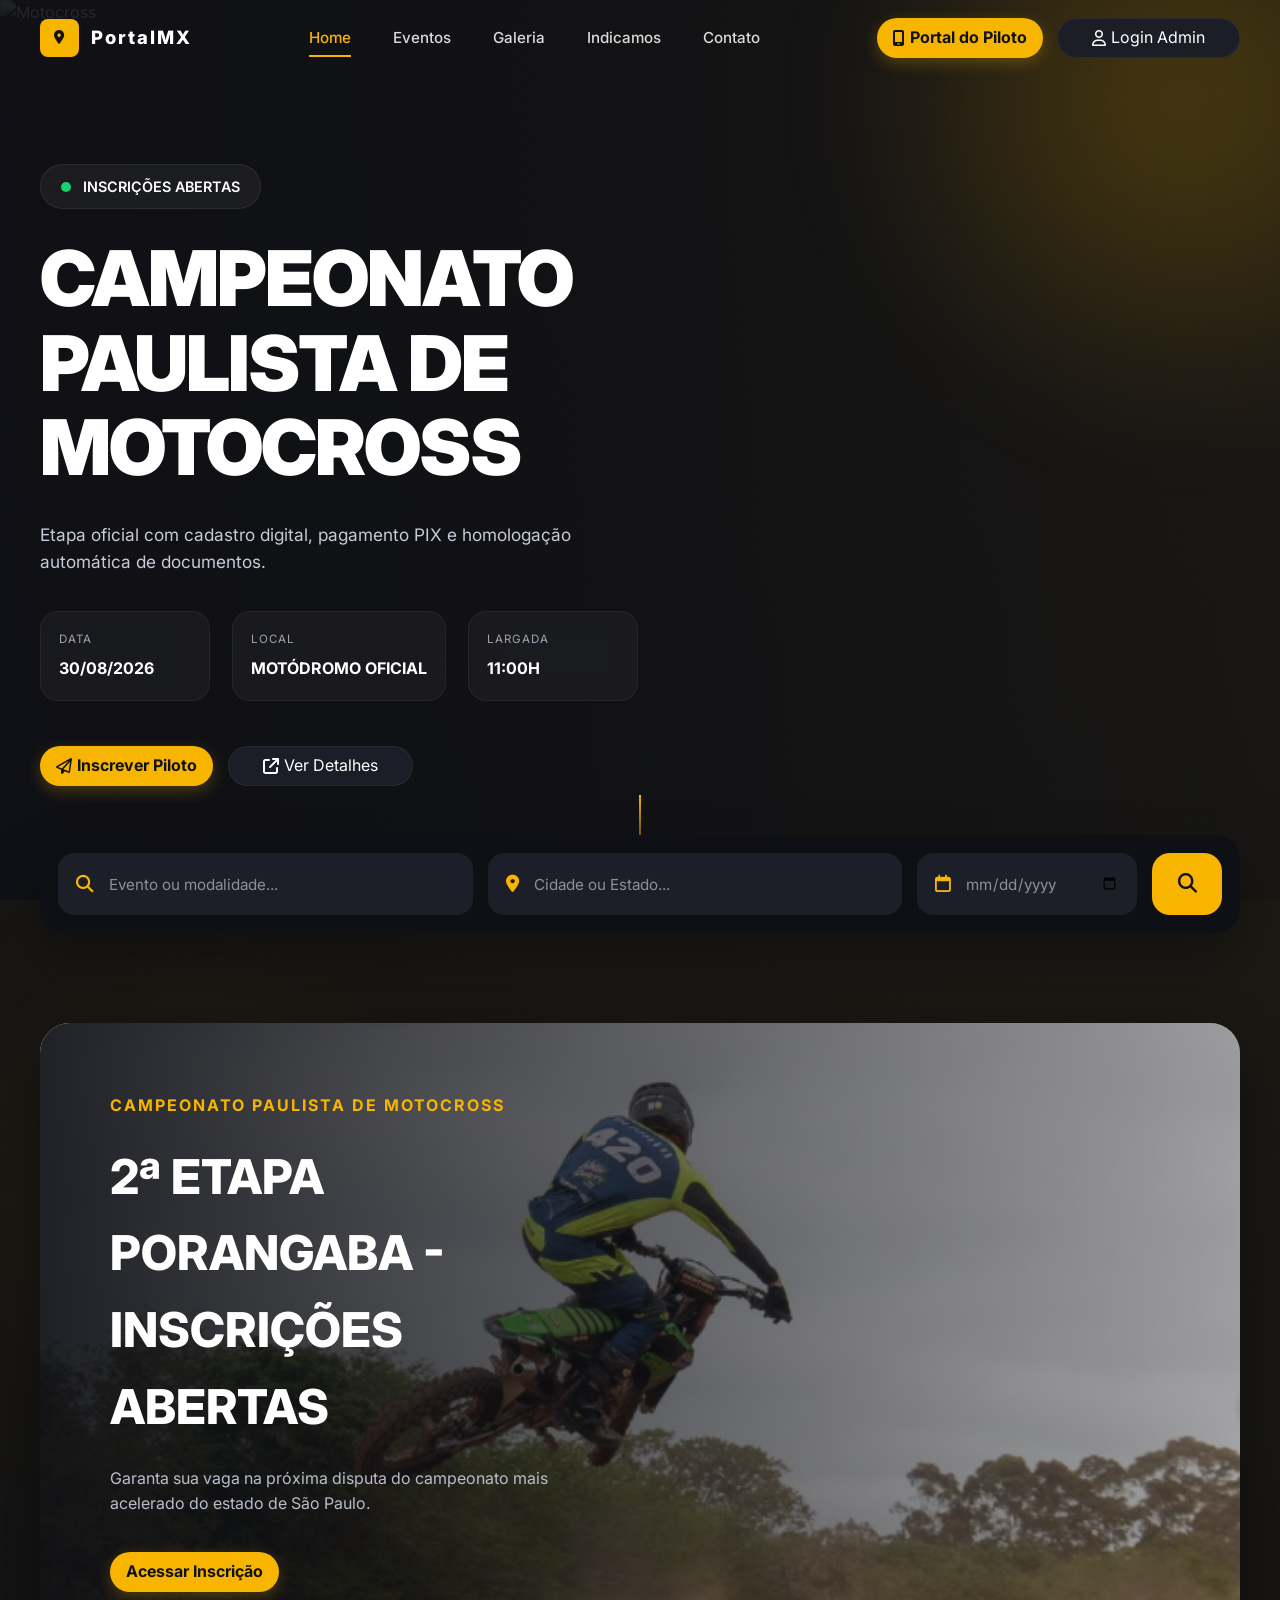
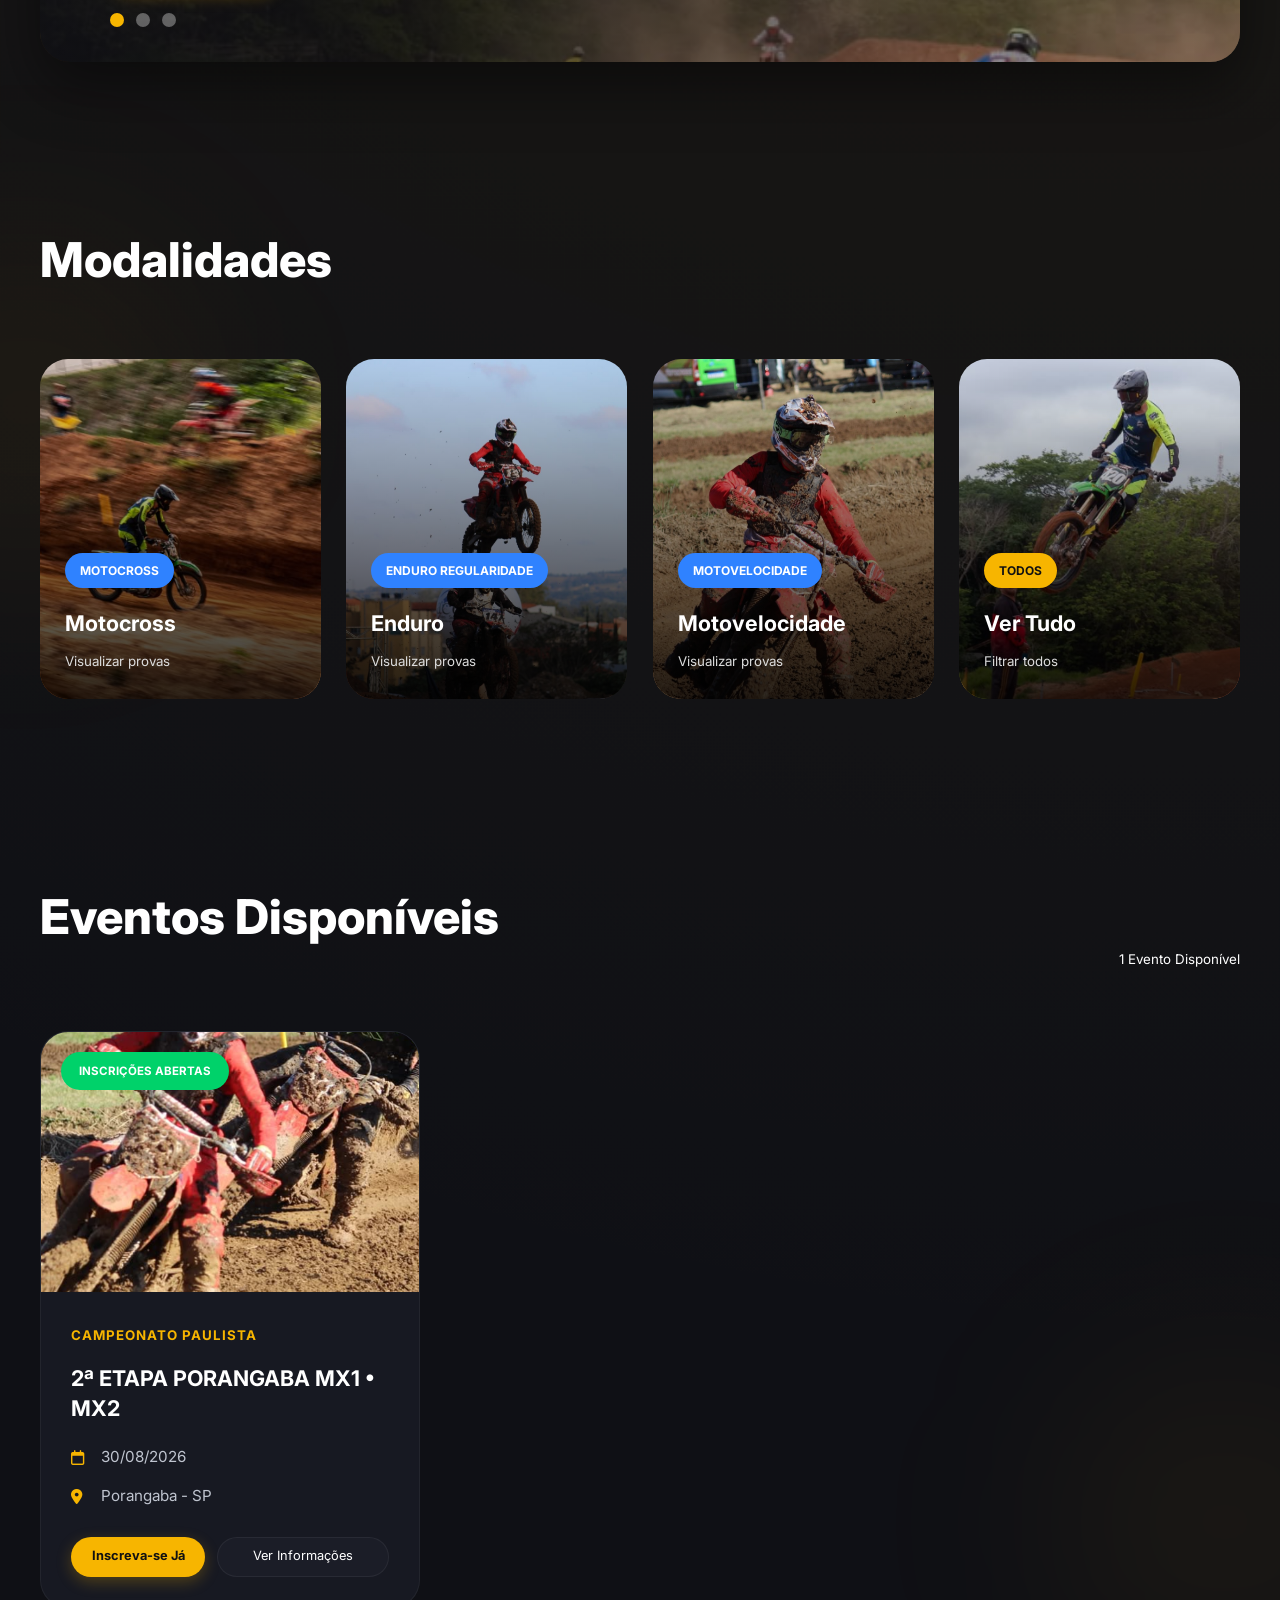
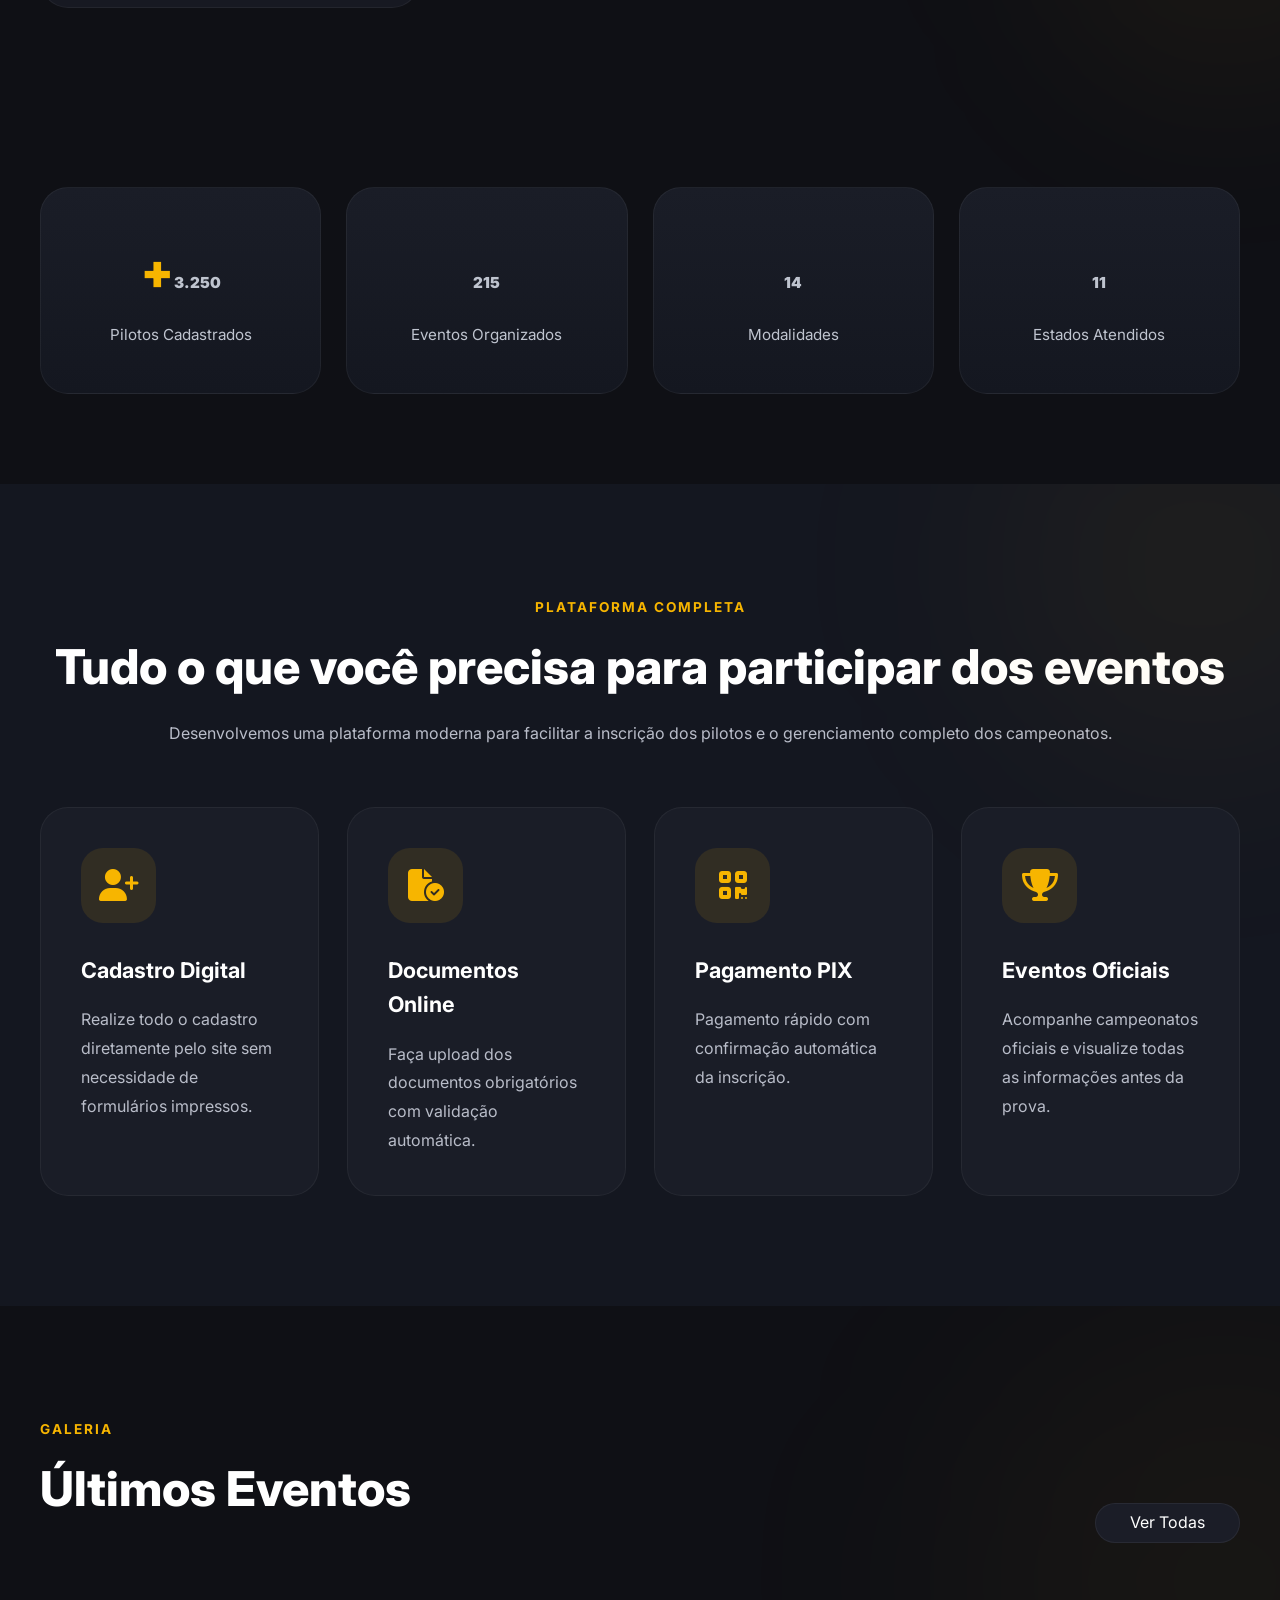
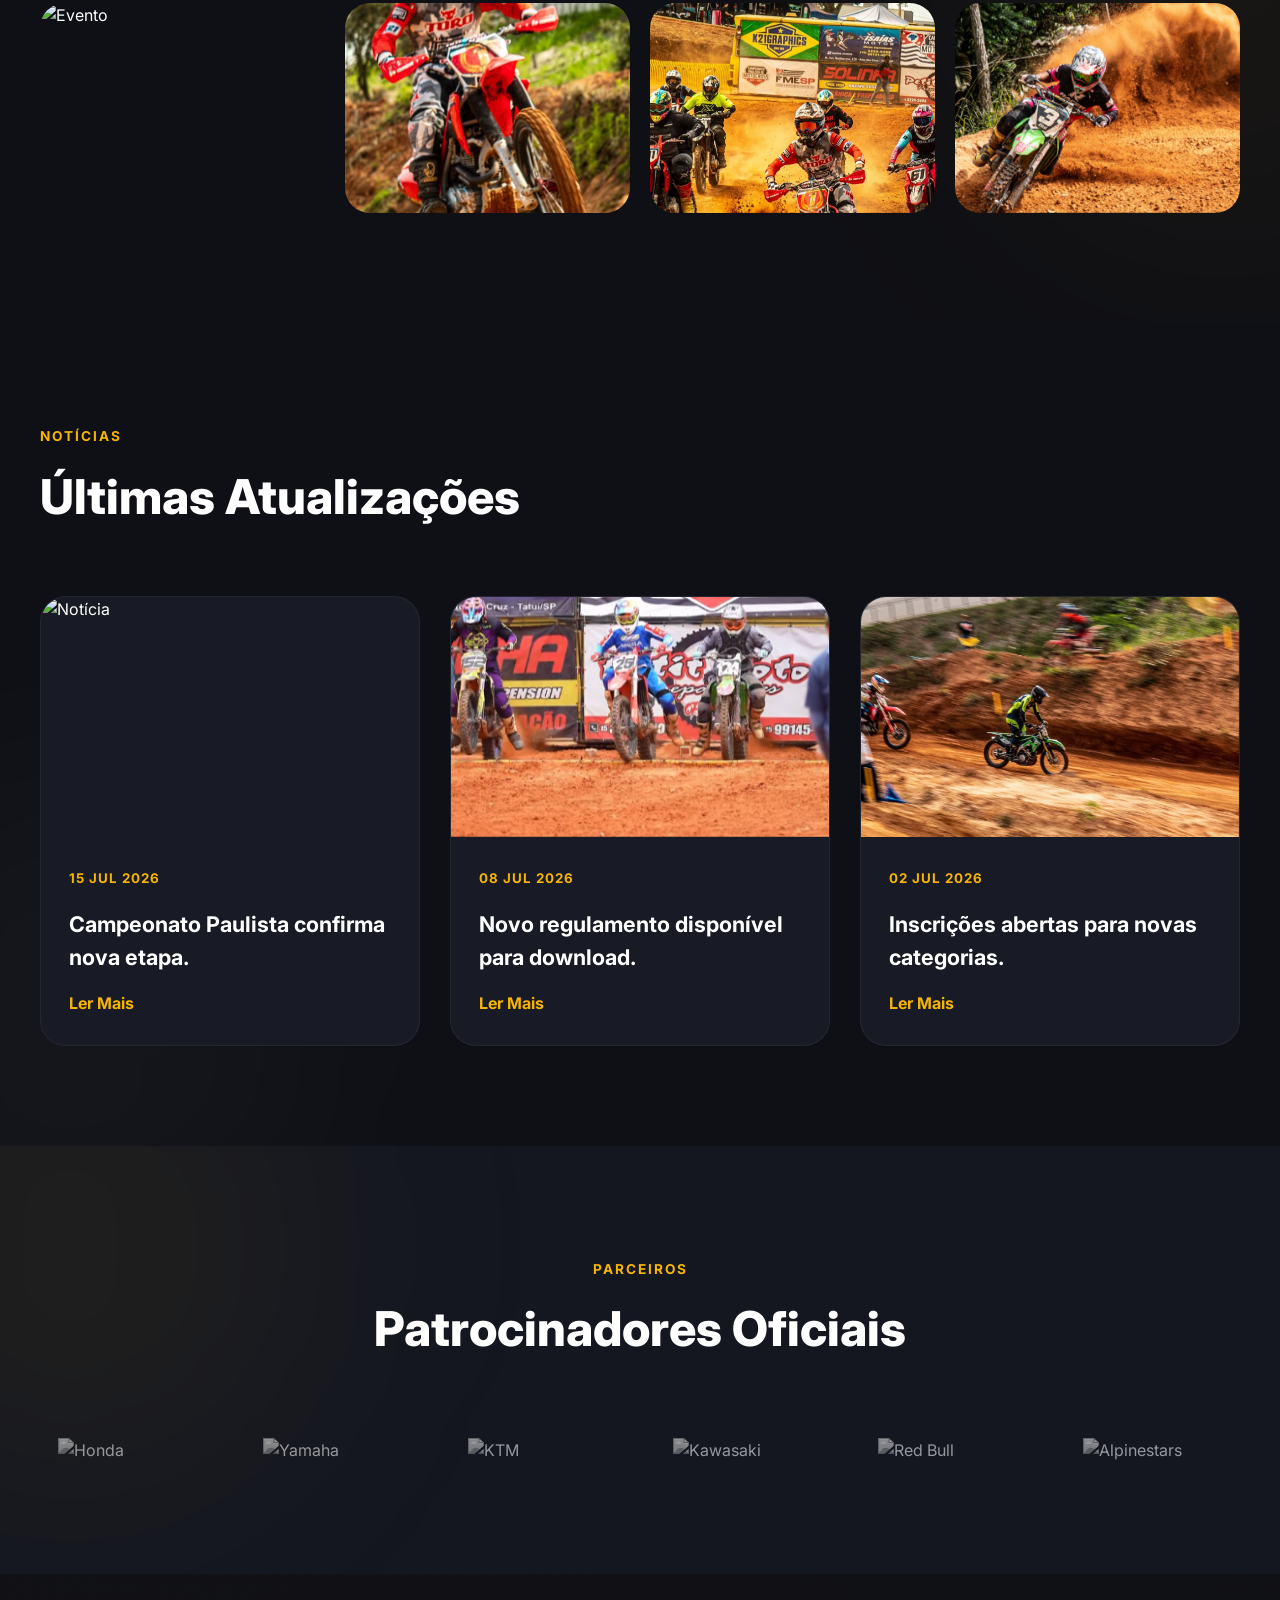
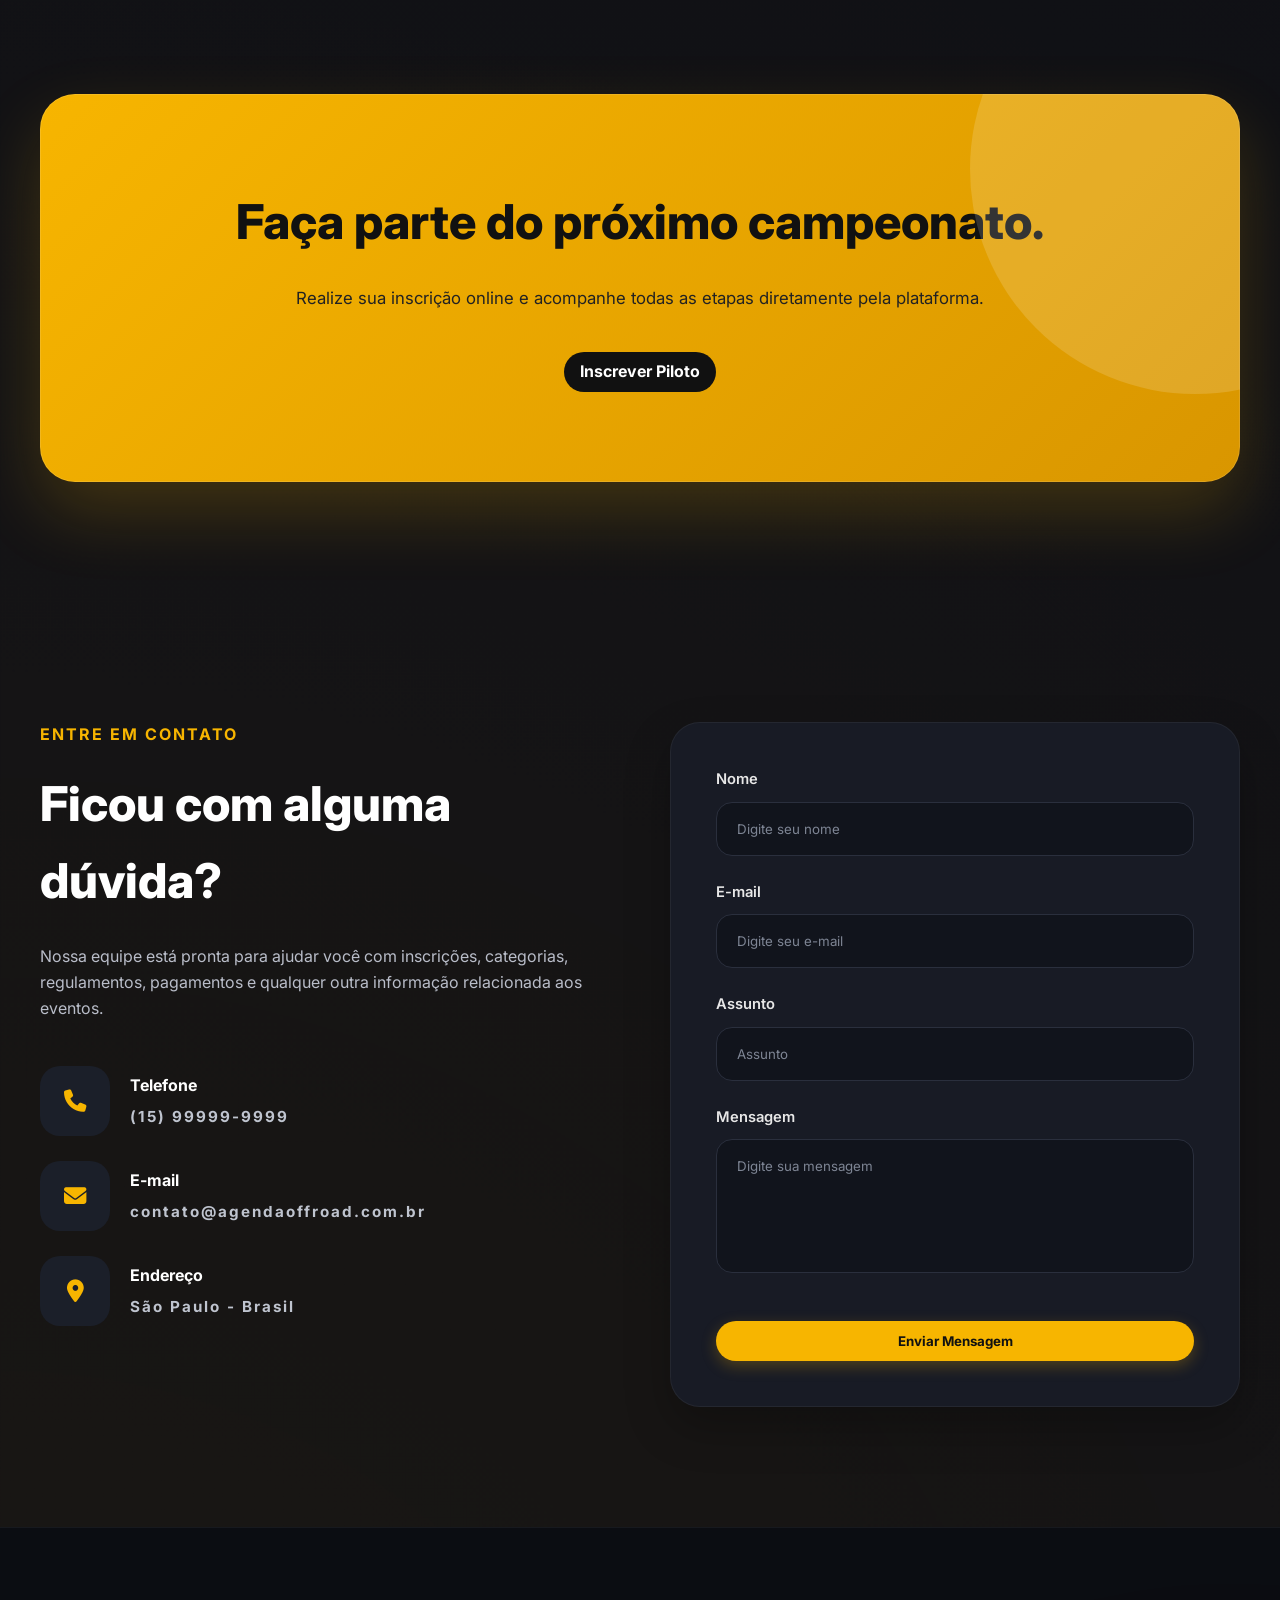
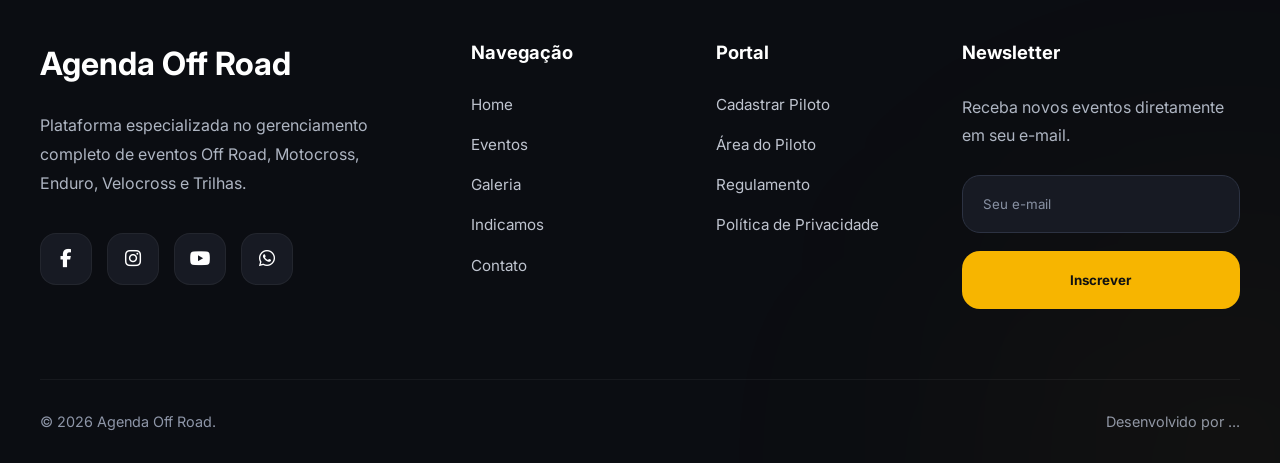
==== index.html @ 3c6d523a "Add files via upload" ====
<!DOCTYPE html>
<html lang="PT-BR">
<head>
    <meta charset="UTF-8">
    <meta http-equiv="X-UA-Compatible" content="IE=edge">
    <meta name="viewport" content="width=device-width, initial-scale=1.0">
    <meta name="description" content="Portal Oficial de Eventos Off Road">
    <meta name="keywords" content="Motocross, Enduro, Velocross, Trilha, Eventos">
    <meta name="author" content="Agenda Off Road">
    <title>PortalMX</title>
    <link rel="preconnect" href="https://fonts.googleapis.com">
    <link rel="preconnect" href="https://fonts.gstatic.com" crossorigin>
    <link href="https://fonts.googleapis.com/css2?family=Inter:wght@300;400;500;600;700;800;900&display=swap"rel="stylesheet">
    
    <!-- FONT AWESOME ICONES -->
    <link rel="stylesheet" href="https://cdnjs.cloudflare.com/ajax/libs/font-awesome/6.7.2/css/all.min.css">
    <link rel="stylesheet" href="style.css">

</head>

<body>

    <!-- Loader ao iniciar a página // Opcional -->

    <div id="loader">
        <div class="loader-logo">
            <img src="assets/img/logo-icon.png" alt="PortalMX">
        </div>
        <div class="loader-bar">
            <span></span>
        </div>
    </div>


    <!-- Barra de progresso acima do Header Opcional // Opcional -->

    <div id="scroll-progress"></div>

    <!-- Header do site -->

    <header id="header">
        <div class="container">


            <!-- Logo -->

            <a href="index.html" class="logo">
                <span class="logo-tag"><i class="fas fa-map-marker-alt"></i></span>
                <span class="logo-name">PortalMX</span>
            </a>

            <nav>
                <ul>
                    <li>
                        <a href="#home" class="active">Home</a>
                    </li>
                    <li>
                        <a href="#eventos">Eventos</a>
                    </li>
                    <li>
                        <a href="#galeria">Galeria</a>
                    </li>
                    <li>
                        <a href="#indicacoes">Indicamos</a>
                    </li>
                    <li>
                        <a href="#contato">Contato</a>
                    </li>
                </ul>
            </nav>

            <div class="header-buttons">
                <a href="portal.html" class="btn-yellow">
                    <i class="fa-solid fa-mobile-screen"></i>
                    Portal do Piloto
                </a>

                <a href="admin/login.html" class="btn-dark">
                    <i class="fa-regular fa-user"></i>
                    Login Admin
                </a>
            </div>

            <button id="mobile-button">
                <span></span>
                <span></span>
                <span></span>
            </button>

        </div>

    </header>

    <!-- Menu para celular -->

    <aside id="mobile-menu">
        <button id="close-menu">
            <i class="fa-solid fa-xmark"></i>
        </button>

        <nav>
            <a href="#home">Home</a>
            <a href="#eventos">Eventos</a>
            <a href="#galeria">Galeria</a>
            <a href="#indicacoes">Indicamos</a>
            <a href="#contato">Contato</a>
            <hr>
            <a href="portal.html">Portal do Piloto</a>
            <a href="admin/login.html">Login Admin</a>

        </nav>

    </aside>

    <!-- --------- HERO --------- -->

    <section id="home" class="hero">
        <div class="hero-overlay"></div>

        <img src="imgs/foto 1.png" alt="Motocross" class="hero-bg">

        <div class="container hero-container">
            <div class="hero-left">

                <div class="status-badge"><span></span>
                    INSCRIÇÕES ABERTAS
                </div>

                <h1>CAMPEONATO PAULISTA DE MOTOCROSS</h1>
                <p>
                    Etapa oficial com cadastro digital,
                    pagamento PIX e homologação
                    automática de documentos.
                </p>

                <div class="hero-info">
                    <div>
                        <small>DATA</small>
                        <strong>30/08/2026</strong>
                    </div>
                    <div>
                        <small>LOCAL</small>
                        <strong>MOTÓDROMO OFICIAL</strong>
                    </div>
                    <div>
                        <small>LARGADA</small>
                        <strong>11:00H</strong>
                    </div>
                </div>

                <div class="hero-buttons">
                    <a href="cadastro.html" class="btn-yellow">
                        <i class="fa-regular fa-paper-plane"></i>
                        Inscrever Piloto
                    </a>
                    <a href="evento.html" class="btn-dark">
                        <i class="fa-solid fa-arrow-up-right-from-square"></i>
                        Ver Detalhes
                    </a>
                </div>
            </div>



        </div>

    </section>

    <!-- Barra de Pesquisa de eventos -->

    <section class="search-section">
        <div class="container">
            <form class="search-box" id="searchForm">

                <div class="search-group">
                    <i class="fa-solid fa-magnifying-glass"></i>
                    <input type="text" placeholder="Evento ou modalidade...">
                </div>

                <div class="search-group">
                    <i class="fa-solid fa-location-dot"></i>
                    <input type="text" placeholder="Cidade ou Estado...">
                </div>

                <div class="search-group">
                    <i class="fa-regular fa-calendar"></i>
                    <input type="date">
                </div>

                <button type="submit" class="search-button">
                    <i class="fa-solid fa-magnifying-glass"></i>
                </button>

            </form>
        </div>
    </section>

    <!-- Evento em destaque  -->

    <section class="featured-banner">

        <div class="container">

            <article class="featured-card">

                <img src="imgs/Foto 2.png" alt="Evento Destaque">

                <div class="featured-overlay"></div>

                <div class="featured-content">

                    <span>

                        CAMPEONATO PAULISTA DE MOTOCROSS

                    </span>

                    <h2>

                        2ª ETAPA PORANGABA -
                        INSCRIÇÕES ABERTAS

                    </h2>

                    <p>

                        Garanta sua vaga na próxima disputa do campeonato
                        mais acelerado do estado de São Paulo.

                    </p>

                    <a href="evento.html" class="btn-yellow">

                        Acessar Inscrição

                    </a>

                </div>

                <div class="featured-pagination">

                    <span class="active"></span>

                    <span></span>

                    <span></span>

                </div>

            </article>

        </div>

    </section>

    <!-- MODALIDADES -->

    <section class="categories-section">

        <div class="container">

            <div class="section-title">

                <span></span>

                <h2>

                    Modalidades

                </h2>

            </div>

            <div class="categories-grid">

                <article class="category-card">

                    <img src="imgs/foto 4.png" alt="Motocross">

                    <div class="category-overlay"></div>

                    <div class="category-content">

                        <span class="category-badge blue">

                            MOTOCROSS

                        </span>

                        <h3>

                            Motocross

                        </h3>

                        <small>

                            Visualizar provas

                        </small>

                    </div>

                </article>

                <article class="category-card">

                    <img src="imgs/foto 5.png" alt="Enduro">

                    <div class="category-overlay"></div>

                    <div class="category-content">

                        <span class="category-badge blue">

                            ENDURO REGULARIDADE

                        </span>

                        <h3>

                            Enduro

                        </h3>

                        <small>

                            Visualizar provas

                        </small>

                    </div>

                </article>

                <article class="category-card">

                    <img src="imgs/foto 6.png" alt="Velocidade">

                    <div class="category-overlay"></div>

                    <div class="category-content">

                        <span class="category-badge blue">

                            MOTOVELOCIDADE

                        </span>

                        <h3>

                            Motovelocidade

                        </h3>

                        <small>

                            Visualizar provas

                        </small>

                    </div>

                </article>

                <article class="category-card active">

                    <img src="imgs/foto 3.png" alt="Todos">

                    <div class="category-overlay"></div>

                    <div class="category-content">

                        <span class="category-badge">

                            TODOS

                        </span>

                        <h3>

                            Ver Tudo

                        </h3>

                        <small>

                            Filtrar todos

                        </small>

                    </div>

                </article>

            </div>

        </div>

    </section>

    <!-- q EVENTOS  -->

    <section id="eventos" class="events-section">

        <div class="container">

            <div class="section-title space-between">

                <div class="title-left">

                    <span></span>

                    <h2>
                        Eventos Disponíveis
                    </h2>

                </div>

                <small>

                    1 Evento Disponível

                </small>

            </div>

            <div class="events-grid">

                <!-- ===================================== -->
                <!-- EVENT CARD -->
                <!-- ===================================== -->

                <article class="event-card">

                    <div class="event-image">

                        <span class="event-status">

                            INSCRIÇÕES ABERTAS

                        </span>

                        <img src="imgs/foto 7.png" alt="Evento">

                    </div>

                    <div class="event-body">

                        <small>

                            CAMPEONATO PAULISTA

                        </small>

                        <h3>

                            2ª ETAPA PORANGABA
                            MX1 • MX2

                        </h3>

                        <ul>

                            <li>

                                <i class="fa-regular fa-calendar"></i>

                                30/08/2026

                            </li>

                            <li>

                                <i class="fa-solid fa-location-dot"></i>

                                Porangaba - SP

                            </li>

                        </ul>

                        <div class="event-buttons">

                            <a href="cadastro.html" class="btn-yellow">

                                Inscreva-se Já

                            </a>

                            <a href="evento.html" class="btn-dark">

                                Ver Informações

                            </a>

                        </div>

                    </div>

                </article>

                <!-- ================================================= -->
                <!-- Espaço reservado para eventos futuros carregados
                     dinamicamente através do PHP/MySQL.
                ================================================= -->

            </div>

        </div>

    </section>

    <!-- ========================================================= -->
    <!-- ESTATÍSTICAS -->
    <!-- ========================================================= -->

    <section class="stats">

        <div class="container">

            <div class="stats-grid">

                <div class="stat-card">

                    <h3>+<span data-counter="3250">0</span></h3>

                    <span>

                        Pilotos Cadastrados

                    </span>

                </div>

                <div class="stat-card">

                    <h3><span data-counter="215">0</span></h3>

                    <span>

                        Eventos Organizados

                    </span>

                </div>

                <div class="stat-card">

                    <h3><span data-counter="14">0</span></h3>

                    <span>

                        Modalidades

                    </span>

                </div>

                <div class="stat-card">

                    <h3><span data-counter="11">0</span></h3>

                    <span>

                        Estados Atendidos

                    </span>

                </div>

            </div>

        </div>

    </section>
    <!-- ========================================================= -->
    <!-- POR QUE ESCOLHER -->
    <!-- ========================================================= -->

    <section class="why-us">

        <div class="container">

            <div class="section-title center">

                <span>

                    Plataforma Completa

                </span>

                <h2>

                    Tudo o que você precisa para participar dos eventos

                </h2>

                <p>

                    Desenvolvemos uma plataforma moderna para facilitar a
                    inscrição dos pilotos e o gerenciamento completo dos
                    campeonatos.

                </p>

            </div>

            <div class="why-grid">

                <article class="why-card">

                    <div class="why-icon">

                        <i class="fa-solid fa-user-plus"></i>

                    </div>

                    <h3>

                        Cadastro Digital

                    </h3>

                    <p>

                        Realize todo o cadastro diretamente pelo site sem
                        necessidade de formulários impressos.

                    </p>

                </article>

                <article class="why-card">

                    <div class="why-icon">

                        <i class="fa-solid fa-file-circle-check"></i>

                    </div>

                    <h3>

                        Documentos Online

                    </h3>

                    <p>

                        Faça upload dos documentos obrigatórios com
                        validação automática.

                    </p>

                </article>

                <article class="why-card">

                    <div class="why-icon">

                        <i class="fa-solid fa-qrcode"></i>

                    </div>

                    <h3>

                        Pagamento PIX

                    </h3>

                    <p>

                        Pagamento rápido com confirmação automática da
                        inscrição.

                    </p>

                </article>

                <article class="why-card">

                    <div class="why-icon">

                        <i class="fa-solid fa-trophy"></i>

                    </div>

                    <h3>

                        Eventos Oficiais

                    </h3>

                    <p>

                        Acompanhe campeonatos oficiais e visualize todas
                        as informações antes da prova.

                    </p>

                </article>

            </div>

        </div>

    </section>

    <!-- ========================================================= -->
    <!-- GALERIA -->
    <!-- ========================================================= -->

    <section id="galeria" class="gallery-section">

        <div class="container">

            <div class="section-title space-between">

                <div>

                    <span>

                        Galeria

                    </span>

                    <h2>

                        Últimos Eventos

                    </h2>

                </div>

                <a href="#" class="btn-dark">

                    Ver Todas

                </a>

            </div>

            <div class="gallery-grid">

                <div class="gallery-item">

                    <img src="imgs/foto 8.png" alt="Evento">

                </div>

                <div class="gallery-item">

                    <img src="imgs/foto 9.png" alt="Evento">

                </div>

                <div class="gallery-item">

                    <img src="imgs/foto 10.png" alt="Evento">

                </div>

                <div class="gallery-item">

                    <img src="imgs/foto 11.png" alt="Evento">

            </div>

        </div>

    </section>

    <!-- ========================================================= -->
    <!-- NOTÍCIAS -->
    <!-- ========================================================= -->

    <section class="news-section">

        <div class="container">

            <div class="section-title">

                <span>

                    Notícias

                </span>

                <h2>

                    Últimas Atualizações

                </h2>

            </div>

            <div class="news-grid">

                <article class="news-card">

                    <img src="imgs/foto 1.png" alt="Notícia">

                    <div class="news-content">

                        <small>

                            15 JUL 2026

                        </small>

                        <h3>

                            Campeonato Paulista confirma nova etapa.

                        </h3>

                        <a href="#">

                            Ler Mais

                        </a>

                    </div>

                </article>

                <article class="news-card">

                    <img src="imgs/foto 15.png" alt="Notícia">

                    <div class="news-content">

                        <small>

                            08 JUL 2026

                        </small>

                        <h3>

                            Novo regulamento disponível para download.

                        </h3>

                        <a href="#">

                            Ler Mais

                        </a>

                    </div>

                </article>

                <article class="news-card">

                    <img src="imgs/foto 4.png" alt="Notícia">

                    <div class="news-content">

                        <small>

                            02 JUL 2026

                        </small>

                        <h3>

                            Inscrições abertas para novas categorias.

                        </h3>

                        <a href="#">

                            Ler Mais

                        </a>

                    </div>

                </article>

            </div>

        </div>

    </section>

    <!-- ========================================================= -->
    <!-- PATROCINADORES -->
    <!-- ========================================================= -->

    <section id="indicacoes" class="partners">

        <div class="container">

            <div class="section-title center">

                <span>

                    Parceiros

                </span>

                <h2>

                    Patrocinadores Oficiais

                </h2>

            </div>

            <div class="partners-grid">

                <img src="assets/img/brands/honda.png" alt="Honda">

                <img src="assets/img/brands/yamaha.png" alt="Yamaha">

                <img src="assets/img/brands/ktm.png" alt="KTM">

                <img src="assets/img/brands/kawasaki.png" alt="Kawasaki">

                <img src="assets/img/brands/redbull.png" alt="Red Bull">

                <img src="assets/img/brands/alpinestars.png" alt="Alpinestars">

            </div>

        </div>

    </section>

    <!-- ========================================================= -->
    <!-- CTA -->
    <!-- ========================================================= -->

    <section class="cta">

        <div class="container">

            <div class="cta-content">

                <h2>

                    Faça parte do próximo campeonato.

                </h2>

                <p>

                    Realize sua inscrição online e acompanhe todas as
                    etapas diretamente pela plataforma.

                </p>

                <a href="cadastro.html" class="btn-yellow">

                    Inscrever Piloto

                </a>

            </div>

        </div>

    </section>
    <!-- ========================================================= -->
    <!-- CONTATO -->
    <!-- ========================================================= -->

    <section id="contato" class="contact-section">

        <div class="container">

            <div class="contact-wrapper">

                <div class="contact-left">

                    <span>

                        ENTRE EM CONTATO

                    </span>

                    <h2>

                        Ficou com alguma dúvida?

                    </h2>

                    <p>

                        Nossa equipe está pronta para ajudar você com inscrições,
                        categorias, regulamentos, pagamentos e qualquer outra
                        informação relacionada aos eventos.

                    </p>

                    <div class="contact-list">

                        <div class="contact-item">

                            <div class="contact-icon">

                                <i class="fa-solid fa-phone"></i>

                            </div>

                            <div>

                                <strong>

                                    Telefone

                                </strong>

                                <span>

                                    (15) 99999-9999

                                </span>

                            </div>

                        </div>

                        <div class="contact-item">

                            <div class="contact-icon">

                                <i class="fa-solid fa-envelope"></i>

                            </div>

                            <div>

                                <strong>

                                    E-mail

                                </strong>

                                <span>

                                    contato@agendaoffroad.com.br

                                </span>

                            </div>

                        </div>

                        <div class="contact-item">

                            <div class="contact-icon">

                                <i class="fa-solid fa-location-dot"></i>

                            </div>

                            <div>

                                <strong>

                                    Endereço

                                </strong>

                                <span>

                                    São Paulo - Brasil

                                </span>

                            </div>

                        </div>

                    </div>

                </div>

                <!-- ====================================== -->
                <!-- FORM -->
                <!-- ====================================== -->

                <form class="contact-form" id="contactForm">

                    <div class="input-group">

                        <label>

                            Nome

                        </label>

                        <input type="text" name="name" placeholder="Digite seu nome">

                    </div>

                    <div class="input-group">

                        <label>

                            E-mail

                        </label>

                        <input type="email" name="email" placeholder="Digite seu e-mail">

                    </div>

                    <div class="input-group">

                        <label>

                            Assunto

                        </label>

                        <input type="text" name="subject" placeholder="Assunto">

                    </div>

                    <div class="input-group">

                        <label>

                            Mensagem

                        </label>

                        <textarea rows="6" name="message" placeholder="Digite sua mensagem"></textarea>

                    </div>

                    <button type="submit" class="btn-yellow">

                        Enviar Mensagem

                    </button>

                </form>

            </div>

        </div>

    </section>

    <!-- ========================================================= -->
    <!-- FOOTER -->
    <!-- ========================================================= -->

    <footer>

        <div class="container">

            <div class="footer-grid">

                <!-- ============================== -->
                <!-- EMPRESA -->
                <!-- ============================== -->

                <div class="footer-column">

                    <h3>

                        Agenda Off Road

                    </h3>

                    <p>

                        Plataforma especializada no gerenciamento
                        completo de eventos Off Road,
                        Motocross, Enduro,
                        Velocross e Trilhas.

                    </p>

                    <div class="social-icons">

                        <a href="#">

                            <i class="fab fa-facebook-f"></i>

                        </a>

                        <a href="#">

                            <i class="fab fa-instagram"></i>

                        </a>

                        <a href="#">

                            <i class="fab fa-youtube"></i>

                        </a>

                        <a href="#">

                            <i class="fab fa-whatsapp"></i>

                        </a>

                    </div>

                </div>

                <!-- ============================== -->
                <!-- LINKS -->
                <!-- ============================== -->

                <div class="footer-column">

                    <h4>

                        Navegação

                    </h4>

                    <a href="#home">

                        Home

                    </a>

                    <a href="#eventos">

                        Eventos

                    </a>

                    <a href="#galeria">

                        Galeria

                    </a>

                    <a href="#indicacoes">

                        Indicamos

                    </a>

                    <a href="#contato">

                        Contato

                    </a>

                </div>

                <!-- ============================== -->
                <!-- PILOTO -->
                <!-- ============================== -->

                <div class="footer-column">

                    <h4>

                        Portal

                    </h4>

                    <a href="cadastro.html">

                        Cadastrar Piloto

                    </a>

                    <a href="portal.html">

                        Área do Piloto

                    </a>

                    <a href="#">

                        Regulamento

                    </a>

                    <a href="#">

                        Política de Privacidade

                    </a>

                </div>

                <!-- ============================== -->
                <!-- NEWSLETTER -->
                <!-- ============================== -->

                <div class="footer-column">

                    <h4>

                        Newsletter

                    </h4>

                    <p>

                        Receba novos eventos
                        diretamente em seu e-mail.

                    </p>

                    <form class="newsletter" id="newsletterForm">

                        <input type="email" name="email" placeholder="Seu e-mail">

                        <button type="submit">

                            Inscrever

                        </button>

                    </form>

                </div>

            </div>

            <div class="footer-bottom">

                <p>

                    © 2026 Agenda Off Road.

                </p>

                <p>

                    Desenvolvido por ...

                </p>

            </div>

        </div>

    </footer>

    <!-- ========================================================= -->
    <!-- BACK TO TOP -->
    <!-- ========================================================= -->

    <button id="backToTop">

        <i class="fa-solid fa-chevron-up"></i>

    </button>

    <!-- ========================================================= -->
    <!-- SCRIPTS -->
    <!-- ========================================================= -->

    <script src="script.js"></script>

</body>

</html>
---- style.css ----
/* ===========================================================
   RESET
=========================================================== */

*,
*::before,
*::after {
    margin: 0;
    padding: 0;
    box-sizing: border-box;
}

html {
    scroll-behavior: smooth;
}

body {
    font-family: 'Inter', sans-serif;
    background: #0F1015;
    color: #FFFFFF;
    overflow-x: hidden;
    line-height: 1.6;
    -webkit-font-smoothing: antialiased;
}

img {
    max-width: 100%;
    display: block;
}

a {
    text-decoration: none;
    color: inherit;
}

button, input, textarea {
    font-family: inherit;
    border: none;
    outline: none;
}

ul {
    list-style: none;
}

/* ===========================================================
   VARIABLES
=========================================================== */

:root {
    --primary: #F7B500;
    --primary-dark: #E09E00;
    --secondary: #1D1F28;
    --background: #0F1015;
    --surface: #171922;
    --surface-hover: #202330;
    --border: #2E3242;
    --text: #FFFFFF;
    --text-light: #B9BDC9;
    --success: #00D26A;
    --danger: #FF4E4E;
    --radius-xs: 6px;
    --radius-sm: 10px;
    --radius-md: 18px;
    --radius-lg: 26px;
    --radius-xl: 40px;
    --shadow-sm: 0 5px 15px rgba(0, 0, 0, .20);
    --shadow-md: 0 15px 35px rgba(0, 0, 0, .30);
    --shadow-lg: 0 25px 60px rgba(0, 0, 0, .45);
    --transition: .35s ease;
    --container: 1350px;
}

/* ===========================================================
   SCROLLBAR
=========================================================== */

::-webkit-scrollbar {
    width: 10px;
}

::-webkit-scrollbar-track {
    background: #12141B;
}

::-webkit-scrollbar-thumb {

    background: var(--primary);

    border-radius: 20px;

}

::-webkit-scrollbar-thumb:hover {

    background: #ffc933;

}

/* ===========================================================
   SELECTION
=========================================================== */

::selection {

    background: var(--primary);

    color: #000;

}

/* ===========================================================
   BODY
=========================================================== */

body {

    background:

        radial-gradient(circle at top right,
            rgba(247, 181, 0, .08),
            transparent 35%),

        radial-gradient(circle at bottom left,
            rgba(255, 170, 0, .05),
            transparent 30%),

        var(--background);

}

/* ===========================================================
   CONTAINER
=========================================================== */

.container {

    width: min(95%, var(--container));

    margin: auto;

}

/* ===========================================================
   TITLES
=========================================================== */

h1 {

    font-size: clamp(2.8rem, 6vw, 5rem);

    font-weight: 900;

    line-height: 1.1;

    letter-spacing: -2px;

}

h2 {

    font-size: clamp(2rem, 4vw, 3rem);

    font-weight: 800;

}

h3 {

    font-size: 1.35rem;

    font-weight: 700;

}

p {

    color: var(--text-light);

    font-size: 1rem;

}

/* ===========================================================
   BUTTONS
=========================================================== */

.btn-yellow {
    height: 40px;
    display: inline-flex;
    align-items: center;
    justify-content: center;
    gap: 5px;
    background: var(--primary);
    color: #111;
    padding: 16px;
    border-radius: 50px;
    font-weight: 700;
    transition: var(--transition);
    cursor: pointer;
    box-shadow: rgba(247, 181, 0, .25) 0px 5px 15px;
}

.btn-yellow:hover {
    transform: translateY(-5px);
    background: #FFD248;
}

.btn-dark {
    height: 40px;
    display: inline-flex;
    align-items: center;
    justify-content: center;
    gap: 5px;
    padding: 16px 34px;
    border-radius: 50px;
    background: #1B1D27;
    color: #FFF;
    transition: var(--transition);
    border: 1px solid rgba(255, 255, 255, .06);
}

.btn-dark:hover {

    background: #252837;

    transform: translateY(-5px);

}

/* ===========================================================
   LOADER
=========================================================== */

#loader {

    position: fixed;

    inset: 0;

    background: #0F1015;

    z-index: 99999;

    display: flex;

    flex-direction: column;

    justify-content: center;

    align-items: center;

    gap: 30px;

}

.loader-logo img {

    width: 80px;

}

.loader-bar {

    width: 250px;

    height: 5px;

    background: #20222E;

    overflow: hidden;

    border-radius: 20px;

}

.loader-bar span {

    display: block;

    width: 0%;

    height: 100%;

    background: var(--primary);

    animation: loading 2.3s linear forwards;

}

/* ===========================================================
   SCROLL PROGRESS
=========================================================== */

#scroll-progress {

    position: fixed;

    top: 0;

    left: 0;

    height: 4px;

    width: 0;

    background: var(--primary);

    z-index: 9999;

}

/* ===========================================================
   SECTION TITLE
=========================================================== */

.section-title {

    margin-bottom: 60px;

}

.section-title span {

    color: var(--primary);

    font-weight: 700;

    text-transform: uppercase;

    letter-spacing: 2px;

    font-size: .85rem;

}

.section-title h2 {

    margin-top: 10px;

    margin-bottom: 15px;

}

.section-title.center {

    text-align: center;

}

.section-title.space-between {

    display: flex;

    justify-content: space-between;

    align-items: end;

    gap: 20px;

}

/* ===========================================================
   KEYFRAMES
=========================================================== */

@keyframes loading {

    to {

        width: 100%;

    }

}

@keyframes fadeUp {

    from {

        opacity: 0;

        transform: translateY(40px);

    }

    to {

        opacity: 1;

        transform: translateY(0);

    }

}

/* ===========================================================
   HEADER
=========================================================== */

#header {

    position: fixed;

    top: 0;

    left: 0;

    width: 100%;

    z-index: 1000;

    padding: 18px 0;

    transition: .35s ease;

}

#header.scrolled {

    background: rgba(13, 15, 20, 0.575);

    backdrop-filter: blur(10px);

    box-shadow: 0 15px 40px rgba(0, 0, 0, .30);

    padding: 12px 0;

}

#header .container {

    display: flex;

    align-items: center;

    justify-content: space-between;

}

/* ===========================================================
   LOGO
=========================================================== */

.logo {

    display: flex;

    align-items: center;

    gap: 12px;

    font-weight: 800;

}

.logo-tag {

    background: var(--primary);

    color: #111;

    padding: 8px 14px;

    border-radius: 8px;

    font-size: .85rem;

    letter-spacing: 1px;

}

.logo-name {

    font-size: 1.15rem;

    letter-spacing: 2px;

    color: #FFF;

}

/* ===========================================================
   NAVIGATION
=========================================================== */

nav ul {

    display: flex;

    align-items: center;

    gap: 42px;

}

nav ul li a {

    position: relative;

    color: #d9d9d9;

    font-size: .95rem;

    font-weight: 500;

    transition: .3s;

}

nav ul li a:hover {

    color: #FFF;

}

nav ul li a.active {

    color: var(--primary);

}

nav ul li a::after {

    content: "";

    position: absolute;

    left: 0;

    bottom: -10px;

    width: 0;

    height: 2px;

    background: var(--primary);

    transition: .35s;

}

nav ul li a:hover::after,

nav ul li a.active::after {

    width: 100%;

}

/* ===========================================================
   HEADER BUTTONS
=========================================================== */

.header-buttons {

    display: flex;

    gap: 14px;

}

/* ===========================================================
   MOBILE BUTTON
=========================================================== */

#mobile-button {

    display: none;

    background: none;

    cursor: pointer;

    flex-direction: column;

    gap: 6px;

}

#mobile-button span {

    width: 30px;

    height: 3px;

    background: #FFF;

    border-radius: 10px;

    transition: .35s;

}

/* ===========================================================
   MOBILE MENU
=========================================================== */

#mobile-menu {

    position: fixed;

    top: 0;

    right: -100%;

    width: 320px;

    height: 100vh;

    background: #151822;

    z-index: 99999;

    transition: .4s ease;

    padding: 35px;

    display: flex;

    flex-direction: column;

}

#mobile-menu.active {

    right: 0;

}

#close-menu {

    align-self: flex-end;

    background: none;

    color: #FFF;

    font-size: 28px;

    cursor: pointer;

    margin-bottom: 40px;

}

#mobile-menu nav {

    display: flex;

    flex-direction: column;

    gap: 25px;

}

#mobile-menu nav a {

    color: #FFF;

    font-size: 1.05rem;

    transition: .3s;

}

#mobile-menu nav a:hover {

    color: var(--primary);

}

/* ===========================================================
   HERO
=========================================================== */

.hero {

    position: relative;

    min-height: 100vh;

    display: flex;

    align-items: center;

    overflow: hidden;

}

.hero-bg {

    position: absolute;

    inset: 0;

    width: 100%;

    height: 100%;

    object-fit: cover;

    object-position: center;

    z-index: -3;

}

.hero-overlay {

    position: absolute;

    inset: 0;

    background:

        linear-gradient(90deg,

            rgba(15, 16, 21, .92) 0%,

            rgba(15, 16, 21, .82) 45%,

            rgba(15, 16, 21, .35) 100%);

    z-index: -2;

}

.hero::before {

    content: "";

    position: absolute;

    right: -250px;

    top: -250px;

    width: 700px;

    height: 700px;

    border-radius: 50%;

    background:

        radial-gradient(rgba(247, 181, 0, .22),

            transparent 70%);

    filter: blur(50px);

    z-index: -1;

}

.hero-container {

    display: grid;

    grid-template-columns: 1.15fr .85fr;

    align-items: center;

    gap: 90px;

    padding-top: 140px;

    padding-bottom: 90px;

}

/* ===========================================================
   HERO LEFT
=========================================================== */

.hero-left {

    animation: fadeUp 1s ease;

}

.status-badge {

    display: inline-flex;

    align-items: center;

    gap: 12px;

    background: rgba(255, 255, 255, .05);

    backdrop-filter: blur(12px);

    border: 1px solid rgba(255, 255, 255, .08);

    padding: 10px 20px;

    border-radius: 40px;

    margin-bottom: 28px;

    color: #FFF;

    font-weight: 600;

    font-size: .9rem;

}

.status-badge span {

    width: 10px;

    height: 10px;

    background: #18D26E;

    border-radius: 50%;

    animation: pulse 1.5s infinite;

}

.hero-left p {

    margin: 30px 0;

    max-width: 620px;

    font-size: 1.08rem;

    color: #C6CBD7;

}

/* ===========================================================
   HERO INFO
=========================================================== */

.hero-info {

    display: flex;

    gap: 22px;

    margin-top: 35px;

    margin-bottom: 45px;

    flex-wrap: wrap;

}

.hero-info div {

    min-width: 170px;

    padding: 18px;

    border-radius: 18px;

    background: rgba(255, 255, 255, .04);

    backdrop-filter: blur(14px);

    border: 1px solid rgba(255, 255, 255, .06);

}

.hero-info small {

    display: block;

    color: #9EA5B3;

    margin-bottom: 8px;

    font-size: .72rem;

    letter-spacing: 1px;

}

.hero-info strong {

    font-size: 1rem;

}

/* ===========================================================
   HERO BUTTONS
=========================================================== */

.hero-buttons {
    display: flex;
    gap: 15px;
    flex-wrap: wrap;

}

/* ===========================================================
   SCROLL INDICATOR
=========================================================== */

.hero::after {

    content: "";

    position: absolute;

    bottom: 35px;

    left: 50%;

    transform: translateX(-50%);

    width: 2px;

    height: 70px;

    background:

        linear-gradient(var(--primary),

            transparent);

}

/* ===========================================================
   KEYFRAMES
=========================================================== */

@keyframes pulse {

    0% {

        transform: scale(1);

        opacity: 1;

    }

    50% {

        transform: scale(1.4);

        opacity: .45;

    }

    100% {

        transform: scale(1);

        opacity: 1;

    }

}

/* ===========================================================
   SEARCH SECTION
=========================================================== */

.search-section {

    position: relative;

    margin-top: -65px;

    z-index: 50;

}

.search-box {

    display: grid;

    grid-template-columns: 1fr 1fr 220px 70px;

    gap: 15px;

    background: var(--background);

    border-radius: 24px;

    padding: 18px;

    box-shadow: 0 30px 60px rgba(0, 0, 0, .28);

}

.search-group {

    display: flex;

    align-items: center;

    gap: 15px;

    padding: 0 18px;

    background: var(--secondary);

    border-radius: 16px;

    height: 62px;

}

.search-group i {

    color: var(--primary);

    font-size: 1.1rem;

}

.search-group input {

    width: 100%;

    background: transparent;

    font-size: .95rem;

    color: #8B909A;

}

.search-group input::placeholder {

    color: #8B909A;

}

.search-button {

    display: flex;

    justify-content: center;

    align-items: center;

    background: var(--primary);

    color: #111;

    border-radius: 18px;

    cursor: pointer;

    transition: .35s;

    font-size: 1.2rem;

}

.search-button:hover {

    background: #FFD248;

    transform: scale(1.05);

}

/* ===========================================================
   FEATURED BANNER
=========================================================== */

.featured-banner {

    padding: 90px 0 70px;

}

.featured-card {

    position: relative;

    overflow: hidden;

    border-radius: 30px;

    min-height: 420px;

    display: flex;

    align-items: center;

    box-shadow: var(--shadow-lg);

}

.featured-card img {

    position: absolute;

    inset: 0;

    width: 100%;

    height: 100%;

    object-fit: cover;

}

.featured-overlay {

    position: absolute;

    inset: 0;

    background:

        linear-gradient(90deg,

            rgba(15, 16, 21, .92),

            rgba(15, 16, 21, .35));

}

.featured-content {

    position: relative;

    z-index: 5;

    max-width: 620px;

    padding: 70px;

}

.featured-content span {

    display: inline-block;

    color: var(--primary);

    font-weight: 700;

    margin-bottom: 20px;

    letter-spacing: 2px;

}

.featured-content h2 {

    margin-bottom: 20px;

}

.featured-content p {

    margin-bottom: 35px;

}

.featured-pagination {

    position: absolute;

    bottom: 35px;

    left: 70px;

    display: flex;

    gap: 12px;

}

.featured-pagination span {

    width: 14px;

    height: 14px;

    border-radius: 50%;

    background: #FFFFFF55;

}

.featured-pagination .active {

    background: var(--primary);

}

/* ===========================================================
   CATEGORIES
=========================================================== */

.categories-section {

    padding: 80px 0;

}

.categories-grid {

    display: grid;

    grid-template-columns: repeat(4, 1fr);

    gap: 25px;

}

.category-card {

    position: relative;

    height: 340px;

    border-radius: 28px;

    overflow: hidden;

    cursor: pointer;

    transition: .45s;

}

.category-card img {

    width: 100%;

    height: 100%;

    object-fit: cover;

    transition: .45s;

}

.category-overlay {

    position: absolute;

    inset: 0;

    background:

        linear-gradient(transparent,

            rgba(0, 0, 0, .82));

}

.category-content {

    position: absolute;

    left: 25px;

    right: 25px;

    bottom: 25px;

    z-index: 3;

}

.category-badge {

    display: inline-block;

    background: var(--primary);

    color: #111;

    padding: 8px 15px;

    border-radius: 30px;

    font-size: .75rem;

    font-weight: 700;

    margin-bottom: 18px;

}

.category-badge.blue {

    background: #2F82FF;

    color: #FFF;

}

.category-content h3 {

    margin-bottom: 8px;

}

.category-content small {

    color: #DDD;

}

.category-card:hover {

    transform: translateY(-12px);

}

.category-card:hover img {

    transform: scale(1.08);

}

/* ===========================================================
   EVENTS
=========================================================== */

.events-section {

    padding: 90px 0;

}

.events-grid {

    display: grid;

    grid-template-columns: repeat(3, 1fr);

    gap: 30px;

}

.event-card {

    background: var(--surface);

    border-radius: 28px;

    overflow: hidden;

    transition: .4s;

    border: 1px solid rgba(255, 255, 255, .05);

}

.event-card:hover {

    transform: translateY(-12px);

    box-shadow: 0 30px 60px rgba(0, 0, 0, .35);

}

.event-image {

    position: relative;

    overflow: hidden;

    height: 260px;

}

.event-image img {

    width: 100%;

    height: 100%;

    object-fit: cover;

    transition: .45s;

}

.event-card:hover .event-image img {

    transform: scale(1.08);

}

.event-status {

    position: absolute;

    top: 20px;

    left: 20px;

    background: var(--success);

    color: #FFF;

    padding: 10px 18px;

    border-radius: 40px;

    font-size: .72rem;

    font-weight: 700;

    z-index: 5;

}

.event-body {

    padding: 30px;

}

.event-body small {

    color: var(--primary);

    letter-spacing: 1px;

    font-weight: 700;

}

.event-body h3 {

    margin: 15px 0 22px;

    line-height: 1.4;

}

.event-body ul {

    display: flex;

    flex-direction: column;

    gap: 15px;

    margin-bottom: 28px;

}

.event-body li {

    display: flex;

    align-items: center;

    gap: 12px;

    color: #BFC4CF;

    font-size: .95rem;

}

.event-body li i {

    color: var(--primary);

    width: 18px;

}

.event-buttons {

    font-size: 12.8px;

    display: flex;

    gap: 12px;

}

.event-buttons a {

    flex: 1;

    justify-content: center;

}

/* ===========================================================
   CARD HOVER EFFECT
=========================================================== */

.event-card,
.category-card {

    will-change: transform;

}

.event-card:hover,
.category-card:hover {

    transition: .35s ease;

}

/* ===========================================================
   SECTION SPACING
=========================================================== */

.featured-banner,
.categories-section,
.events-section {

    position: relative;

}

.featured-banner::before,
.categories-section::before,
.events-section::before {

    content: "";

    position: absolute;

    width: 350px;

    height: 350px;

    border-radius: 50%;

    background: rgba(247, 181, 0, .05);

    filter: blur(100px);

    z-index: -1;

}

.categories-section::before {

    left: -150px;

    top: 100px;

}

.events-section::before {

    right: -120px;

    bottom: 0;

}

/* ===========================================================
   STATS
=========================================================== */

.stats {

    padding: 90px 0;

}

.stats-grid {

    display: grid;

    grid-template-columns: repeat(4, 1fr);

    gap: 25px;

}

.stat-card {

    background: linear-gradient(180deg,
            #1A1D27,
            #141720);

    border: 1px solid rgba(255, 255, 255, .05);

    border-radius: 28px;

    padding: 45px 25px;

    text-align: center;

    transition: .35s;

    position: relative;

    overflow: hidden;

}

.stat-card::before {

    content: "";

    position: absolute;

    top: 0;

    left: 0;

    width: 100%;

    height: 5px;

    background: var(--primary);

    transform: scaleX(0);

    transition: .35s;

}

.stat-card:hover {

    transform: translateY(-10px);

    box-shadow: 0 25px 50px rgba(0, 0, 0, .30);

}

.stat-card:hover::before {

    transform: scaleX(1);

}

.stat-card h3 {

    font-size: 3rem;

    color: var(--primary);

    margin-bottom: 12px;

    font-weight: 900;

}

.stat-card span {

    color: #BFC4CF;

    font-size: .95rem;

}

/* ===========================================================
   WHY US
=========================================================== */

.why-us {

    padding: 110px 0;

    background: #141720;

}

.why-grid {

    display: grid;

    grid-template-columns: repeat(4, 1fr);

    gap: 28px;

    margin-top: 60px;

}

.why-card {

    background: #1A1D27;

    border-radius: 28px;

    padding: 40px;

    transition: .35s;

    border: 1px solid rgba(255, 255, 255, .05);

}

.why-card:hover {

    transform: translateY(-12px);

    background: #202430;

}

.why-icon {

    width: 75px;

    height: 75px;

    border-radius: 22px;

    background: rgba(247, 181, 0, .10);

    display: flex;

    justify-content: center;

    align-items: center;

    margin-bottom: 30px;

}

.why-icon i {

    color: var(--primary);

    font-size: 2rem;

}

.why-card h3 {

    margin-bottom: 18px;

}

.why-card p {

    line-height: 1.8;

}

/* ===========================================================
   GALLERY
=========================================================== */

.gallery-section {

    padding: 110px 0;

}

.gallery-grid {

    display: grid;

    grid-template-columns: repeat(4, 1fr);

    grid-auto-rows: 240px;

    gap: 20px;

}

.gallery-item {

    position: relative;

    overflow: hidden;

    border-radius: 25px;

    cursor: pointer;

}

.gallery-item img {

    width: 100%;

    height: 100%;

    object-fit: cover;

    transition: .45s;

}

.gallery-item::after {

    content: "";

    position: absolute;

    inset: 0;

    background: linear-gradient(transparent,
            rgba(0, 0, 0, .35));

    opacity: 0;

    transition: .35s;

}

.gallery-item:hover img {

    transform: scale(1.08);

}

.gallery-item:hover::after {

    opacity: 1;

}

.gallery-item.large {

    grid-column: span 2;

    grid-row: span 2;

}

.gallery-item.wide {

    grid-column: span 2;

}

/* ===========================================================
   NEWS
=========================================================== */

.news-section {

    padding: 100px 0;

}

.news-grid {

    display: grid;

    grid-template-columns: repeat(3, 1fr);

    gap: 30px;

}

.news-card {

    background: #181B25;

    border-radius: 26px;

    overflow: hidden;

    transition: .35s;

    border: 1px solid rgba(255, 255, 255, .05);

}

.news-card:hover {

    transform: translateY(-10px);

    box-shadow: 0 20px 45px rgba(0, 0, 0, .35);

}

.news-card img {

    width: 100%;

    height: 240px;

    object-fit: cover;

    transition: .4s;

}

.news-card:hover img {

    transform: scale(1.06);

}

.news-content {

    padding: 28px;

}

.news-content small {

    color: var(--primary);

    font-weight: 700;

    letter-spacing: 1px;

}

.news-content h3 {

    margin: 18px 0;

    line-height: 1.5;

}

.news-content a {

    display: inline-flex;

    align-items: center;

    gap: 10px;

    color: var(--primary);

    font-weight: 700;

    transition: .35s;

}

.news-content a:hover {

    transform: translateX(6px);

}

/* ===========================================================
   BACKGROUND EFFECTS
=========================================================== */

.gallery-section,
.news-section,
.why-us {

    position: relative;

    overflow: hidden;

}

.gallery-section::before {

    content: "";

    position: absolute;

    width: 550px;

    height: 550px;

    border-radius: 50%;

    background: rgba(247, 181, 0, .04);

    right: -220px;

    top: 0;

    filter: blur(130px);

}

.news-section::before {

    content: "";

    position: absolute;

    width: 500px;

    height: 500px;

    border-radius: 50%;

    background: rgba(255, 255, 255, .03);

    left: -180px;

    bottom: -120px;

    filter: blur(120px);

}

.why-us::before {

    content: "";

    position: absolute;

    top: -120px;

    right: -120px;

    width: 400px;

    height: 400px;

    border-radius: 50%;

    background: rgba(247, 181, 0, .05);

    filter: blur(120px);

}

/* ===========================================================
   IMAGE ANIMATION
=========================================================== */

.gallery-item img,
.news-card img {

    will-change: transform;

}

.gallery-item:hover,
.news-card:hover {

    z-index: 3;

}

/* ===========================================================
   SECTION ANIMATION
=========================================================== */

.stats,
.why-us,
.gallery-section,
.news-section {

    animation: fadeUp .8s ease;

}

/* ===========================================================
   PARTNERS
=========================================================== */

.partners {

    padding: 110px 0;

    background: #141720;

    position: relative;

    overflow: hidden;

}

.partners::before {

    content: "";

    position: absolute;

    width: 500px;

    height: 500px;

    left: -180px;

    top: -150px;

    border-radius: 50%;

    background: rgba(247, 181, 0, .05);

    filter: blur(130px);

}

.partners-grid {

    display: grid;

    grid-template-columns: repeat(6, 1fr);

    gap: 30px;

    margin-top: 70px;

    align-items: center;

}

.partners-grid img {

    width: 100%;

    max-width: 140px;

    margin: auto;

    filter: grayscale(100%) opacity(.55);

    transition: .35s ease;

}

.partners-grid img:hover {

    filter: none;

    transform: scale(1.08);

}

/* ===========================================================
   CTA
=========================================================== */

.cta {

    padding: 120px 0;

}

.cta-content {

    position: relative;

    overflow: hidden;

    background:

        linear-gradient(135deg,
            #F7B500,
            #D99600);

    border-radius: 35px;

    padding: 90px 70px;

    text-align: center;

    color: #111;

    box-shadow: 0 30px 70px rgba(247, 181, 0, .20);

}

.cta-content::before {

    content: "";

    position: absolute;

    width: 450px;

    height: 450px;

    right: -180px;

    top: -150px;

    border-radius: 50%;

    background: rgba(255, 255, 255, .15);

}

.cta-content h2 {

    color: #111;

    margin-bottom: 25px;

    font-size: 3rem;

}

.cta-content p {

    color: #222;

    max-width: 720px;

    margin: 0 auto 40px;

    font-size: 1.05rem;

}

.cta-content .btn-yellow {

    background: #111;

    color: #FFF;

    box-shadow: none;

}

.cta-content .btn-yellow:hover {

    background: #222;

}

/* ===========================================================
   CONTACT
=========================================================== */

.contact-section {

    padding: 120px 0;

}

.contact-wrapper {

    display: grid;

    grid-template-columns: 1fr 1fr;

    gap: 60px;

    align-items: start;

}

.contact-left span {

    color: var(--primary);

    font-weight: 700;

    letter-spacing: 2px;

}

.contact-left h2 {

    margin: 18px 0 25px;

}

.contact-left p {

    margin-bottom: 45px;

}

.contact-list {

    display: flex;

    flex-direction: column;

    gap: 25px;

}

.contact-item {

    display: flex;

    gap: 20px;

    align-items: center;

}

.contact-icon {

    width: 70px;

    height: 70px;

    border-radius: 20px;

    display: flex;

    justify-content: center;

    align-items: center;

    background: #1B1F29;

    color: var(--primary);

    font-size: 1.4rem;

}

.contact-item strong {

    display: block;

    margin-bottom: 6px;

    font-size: 1rem;

}

.contact-item span {

    color: #BFC4CF;

    font-size: .95rem;

}

/* ===========================================================
   CONTACT FORM
=========================================================== */

.contact-form {

    background: #181B25;

    border: 1px solid rgba(255, 255, 255, .05);

    border-radius: 30px;

    padding: 45px;

    box-shadow: 0 20px 45px rgba(0, 0, 0, .25);

}

.input-group {

    margin-bottom: 25px;

}

.input-group label {

    display: block;

    margin-bottom: 10px;

    color: #E7E7E7;

    font-size: .92rem;

    font-weight: 600;

}

.input-group input,

.input-group textarea {

    width: 100%;

    background: #11141C;

    color: #FFF;

    border: 1px solid #2A2F3D;

    border-radius: 16px;

    padding: 18px 20px;

    transition: .35s ease;

    resize: none;

}

.input-group input::placeholder,

.input-group textarea::placeholder {

    color: #7E8594;

}

.input-group input:focus,

.input-group textarea:focus {

    border-color: var(--primary);

    box-shadow: 0 0 0 4px rgba(247, 181, 0, .12);

}

.contact-form button {

    width: 100%;

    margin-top: 15px;

}

/* ===========================================================
   CONTACT HOVER
=========================================================== */

.contact-icon,

.contact-form,

.input-group input,

.input-group textarea {

    transition: .35s ease;

}

.contact-item:hover .contact-icon {

    transform: rotate(-8deg) scale(1.08);

    background: var(--primary);

    color: #111;

}

.contact-form:hover {

    transform: translateY(-6px);

}

/* ===========================================================
   CTA EFFECT
=========================================================== */

.cta-content {

    animation: fadeUp .9s ease;

}

.cta-content::after {

    content: "";

    position: absolute;

    inset: 0;

    border-radius: 35px;

    border: 1px solid rgba(255, 255, 255, .12);

    pointer-events: none;

}

/* ===========================================================
   FOOTER
=========================================================== */

footer {

    position: relative;

    padding: 110px 0 30px;

    background: #0B0D12;

    overflow: hidden;

    border-top: 1px solid rgba(255, 255, 255, .05);

}

footer::before {

    content: "";

    position: absolute;

    width: 500px;

    height: 500px;

    right: -200px;

    bottom: -250px;

    border-radius: 50%;

    background: rgba(247, 181, 0, .04);

    filter: blur(140px);

}

.footer-grid {

    display: grid;

    grid-template-columns: 2fr 1fr 1fr 1.5fr;

    gap: 60px;

    margin-bottom: 70px;

}

/* ===========================================================
   FOOTER TITLES
=========================================================== */

.footer-column h3 {

    font-size: 2rem;

    margin-bottom: 22px;

    color: #FFF;

}

.footer-column h4 {

    margin-bottom: 25px;

    color: #FFF;

    font-size: 1.15rem;

    font-weight: 700;

}

.footer-column p {

    color: #AEB5C2;

    line-height: 1.8;

}

/* ===========================================================
   FOOTER LINKS
=========================================================== */

.footer-column a {

    display: block;

    color: #BFC4CF;

    margin-bottom: 16px;

    transition: .35s ease;

    font-size: .95rem;

}

.footer-column a:hover {

    color: var(--primary);

    transform: translateX(8px);

}

/* ===========================================================
   SOCIAL
=========================================================== */

.social-icons {

    display: flex;

    gap: 15px;

    margin-top: 35px;

}

.social-icons a {

    width: 52px;

    height: 52px;

    display: flex;

    justify-content: center;

    align-items: center;

    border-radius: 16px;

    background: #171A23;

    color: #FFF;

    transition: .35s ease;

    font-size: 1.15rem;

    border: 1px solid rgba(255, 255, 255, .05);

}

.social-icons a:hover {

    background: var(--primary);

    color: #111;

    transform: translateY(-8px);

}

/* ===========================================================
   NEWSLETTER
=========================================================== */

.newsletter {

    margin-top: 25px;

}

.newsletter input {

    width: 100%;

    height: 58px;

    background: #171A23;

    color: #FFF;

    border: 1px solid #2C3242;

    border-radius: 18px;

    padding: 0 20px;

    margin-bottom: 18px;

    transition: .35s ease;

}

.newsletter input::placeholder {

    color: #8891A3;

}

.newsletter input:focus {

    border-color: var(--primary);

    box-shadow: 0 0 0 4px rgba(247, 181, 0, .10);

}

.newsletter button {

    width: 100%;

    height: 58px;

    border-radius: 18px;

    cursor: pointer;

    font-weight: 700;

    background: var(--primary);

    color: #111;

    transition: .35s ease;

}

.newsletter button:hover {

    background: #FFD248;

    transform: translateY(-4px);

}

/* ===========================================================
   FOOTER BOTTOM
=========================================================== */

.footer-bottom {

    border-top: 1px solid rgba(255, 255, 255, .05);

    padding-top: 30px;

    display: flex;

    justify-content: space-between;

    align-items: center;

    gap: 20px;

    flex-wrap: wrap;

}

.footer-bottom p {

    color: #8E96A8;

    font-size: .9rem;

}

/* ===========================================================
   BACK TO TOP
=========================================================== */

#backToTop {

    position: fixed;

    right: 35px;

    bottom: 35px;

    width: 60px;

    height: 60px;

    border-radius: 50%;

    background: var(--primary);

    color: #111;

    border: none;

    display: flex;

    justify-content: center;

    align-items: center;

    font-size: 1.2rem;

    cursor: pointer;

    opacity: 0;

    visibility: hidden;

    transform: translateY(20px);

    transition: .35s ease;

    z-index: 999;

    box-shadow: 0 20px 40px rgba(247, 181, 0, .30);

}

#backToTop.show {

    opacity: 1;

    visibility: visible;

    transform: translateY(0);

}

#backToTop:hover {

    transform: translateY(-8px);

    background: #FFD248;

}

/* ===========================================================
   FOOTER DECORATIONS
=========================================================== */

.footer-column {

    position: relative;

}

.footer-column::after {

    content: "";

    position: absolute;

    left: 0;

    bottom: -10px;

    width: 0;

    height: 2px;

    background: var(--primary);

    transition: .4s ease;

}

.footer-column:hover::after {

    width: 70px;

}

/* ===========================================================
   SCROLLBAR FIX
=========================================================== */

html {

    scrollbar-width: thin;

    scrollbar-color: var(--primary) #0F1015;

}

/* ===========================================================
   IMAGE DEFAULT
=========================================================== */

img {

    user-select: none;

    -webkit-user-drag: none;

}

/* ===========================================================
   GLOBAL HOVER
=========================================================== */

.btn-yellow,
.btn-dark,
.event-card,
.category-card,
.news-card,
.stat-card,
.why-card,
.gallery-item,
.contact-form,
.footer-column,
.social-icons a {

    transition: all .35s ease;

}

/* ===========================================================
   GLASS UTILITIES
=========================================================== */

.glass {

    background: rgba(255, 255, 255, .05);

    backdrop-filter: blur(18px);

    border: 1px solid rgba(255, 255, 255, .08);

}

.shadow {

    box-shadow: 0 25px 60px rgba(0, 0, 0, .30);

}

.round {

    border-radius: 28px;

}

/* ===========================================================
   LOADER ANIMATION
=========================================================== */

#loader {

    transition:
        opacity .7s ease,
        visibility .7s ease;

}

#loader.hide {

    opacity: 0;

    visibility: hidden;

}

.loader-logo {

    animation:
        loaderFloat 2s ease-in-out infinite;

}

.loader-bar span {

    animation:
        loading 2s linear forwards;

}

/* ===========================================================
   SCROLL ANIMATIONS
=========================================================== */

.reveal {

    opacity: 0;

    transform: translateY(70px);

    transition:

        opacity .8s ease,

        transform .8s ease;

}

.reveal.active {

    opacity: 1;

    transform: translateY(0);

}

.reveal-left {

    opacity: 0;

    transform: translateX(-70px);

    transition: .8s ease;

}

.reveal-left.active {

    opacity: 1;

    transform: translateX(0);

}

.reveal-right {

    opacity: 0;

    transform: translateX(70px);

    transition: .8s ease;

}

.reveal-right.active {

    opacity: 1;

    transform: translateX(0);

}

/* ===========================================================
   HERO EFFECTS
=========================================================== */

.hero-left h1 {

    animation:

        fadeUp .8s ease;

}

.hero-left p {

    animation:

        fadeUp 1s ease;

}

.hero-buttons {

    animation:

        fadeUp 1.2s ease;

}

.hero-info {

    animation:

        fadeUp 1.4s ease;

}

/* ===========================================================
   BUTTON EFFECT
=========================================================== */

.btn-yellow,

.btn-dark {

    position: relative;

    overflow: hidden;

}

.btn-yellow::before,

.btn-dark::before {

    content: "";

    position: absolute;

    top: 0;

    left: -130%;

    width: 70%;

    height: 100%;

    background:

        linear-gradient(120deg,

            transparent,

            rgba(255, 255, 255, .4),

            transparent);

    transform: skewX(-25deg);

}

.btn-yellow:hover::before,

.btn-dark:hover::before {

    animation:

        shine .8s linear;

}

/* ===========================================================
   CARD ANIMATION
=========================================================== */

.event-card,

.news-card,

.category-card,

.why-card,

.stat-card {

    position: relative;

    overflow: hidden;

}

.event-card::after,

.news-card::after,

.category-card::after,

.why-card::after {

    content: "";

    position: absolute;

    inset: 0;

    border-radius: inherit;

    border: 1px solid transparent;

    transition: .35s;

}

.event-card:hover::after,

.news-card:hover::after,

.category-card:hover::after,

.why-card:hover::after {

    border-color:

        rgba(247, 181, 0, .25);

}

/* ===========================================================
   IMAGE OVERLAY
=========================================================== */

.event-image::after,

.gallery-item::before {

    content: "";

    position: absolute;

    inset: 0;

    background:

        linear-gradient(transparent,

            rgba(0, 0, 0, .25));

    opacity: 0;

    transition: .35s;

}

.event-card:hover .event-image::after,

.gallery-item:hover::before {

    opacity: 1;

}

/* ===========================================================
   ICON EFFECTS
=========================================================== */

.why-icon,

.contact-icon,

.social-icons a {

    transition: .35s;

}

.why-card:hover .why-icon {

    transform:

        rotate(-10deg) scale(1.1);

}

.contact-item:hover .contact-icon {

    transform:

        scale(1.12) rotate(-8deg);

}

.social-icons a:hover {

    transform:

        translateY(-8px) rotate(-8deg);

}

/* ===========================================================
   TRANSITIONS
=========================================================== */

* {

    transition:

        background-color .3s,

        color .3s,

        border-color .3s;

}

/* ===========================================================
   KEYFRAMES
=========================================================== */

@keyframes loaderFloat {

    0% {

        transform:

            translateY(0);

    }

    50% {

        transform:

            translateY(-15px);

    }

    100% {

        transform:

            translateY(0);

    }

}

@keyframes shine {

    from {

        left: -120%;

    }

    to {

        left: 150%;

    }

}

@keyframes zoomFade {

    from {

        opacity: 0;

        transform:

            scale(.9);

    }

    to {

        opacity: 1;

        transform:

            scale(1);

    }

}

@keyframes rotateSlow {

    from {

        transform:

            rotate(0);

    }

    to {

        transform:

            rotate(360deg);

    }

}

@keyframes slideLeft {

    from {

        opacity: 0;

        transform:

            translateX(70px);

    }

    to {

        opacity: 1;

        transform:

            translateX(0);

    }

}

@keyframes slideRight {

    from {

        opacity: 0;

        transform:

            translateX(-70px);

    }

    to {

        opacity: 1;

        transform:

            translateX(0);

    }

}

/* ===========================================================
   RESPONSIVIDADE
=========================================================== */

/* ===========================================================
   DESKTOP (1400px)
=========================================================== */

@media (max-width:1400px) {

    :root {

        --container: 1200px;

    }

    .hero-container {

        gap: 60px;

    }

    .gallery-grid {

        grid-auto-rows: 210px;

    }

}

/* ===========================================================
   NOTEBOOK (1200px)
=========================================================== */

@media (max-width:1200px) {

    nav {

        display: none;

    }

    .header-buttons {

        display: none;

    }

    #mobile-button {

        display: flex;

    }

    .hero-container {

        grid-template-columns: 1fr;

        text-align: center;

    }

    .hero-left {

        display: flex;

        flex-direction: column;

        align-items: center;

    }

    .hero-info {

        justify-content: center;

    }

    .hero-buttons {

        justify-content: center;

    }

    .categories-grid {

        grid-template-columns: repeat(2, 1fr);

    }

    .events-grid {

        grid-template-columns: repeat(2, 1fr);

    }

    .stats-grid {

        grid-template-columns: repeat(2, 1fr);

    }

    .why-grid {

        grid-template-columns: repeat(2, 1fr);

    }

    .gallery-grid {

        grid-template-columns: repeat(2, 1fr);

    }

    .news-grid {

        grid-template-columns: repeat(2, 1fr);

    }

    .partners-grid {

        grid-template-columns: repeat(3, 1fr);

    }

    .footer-grid {

        grid-template-columns: repeat(2, 1fr);

    }

}

/* ===========================================================
   TABLET (992px)
=========================================================== */

@media (max-width:992px) {

    .search-box {

        grid-template-columns: 1fr;

    }

    .featured-content {

        padding: 45px;

    }

    .contact-wrapper {

        grid-template-columns: 1fr;

    }

    .gallery-item.large {

        grid-column: auto;

        grid-row: auto;

    }

    .gallery-item.wide {

        grid-column: auto;

    }

    .section-title.space-between {

        flex-direction: column;

        align-items: flex-start;

        gap: 15px;

    }

}

/* ===========================================================
   TABLET PEQUENO (768px)
=========================================================== */

@media (max-width:768px) {

    h1 {

        font-size: 2.7rem;

    }

    h2 {

        font-size: 2rem;

    }

    .hero {

        min-height: auto;

        padding-top: 120px;

    }

    .hero-container {

        padding-top: 40px;

        padding-bottom: 60px;

    }

    .hero-info {

        flex-direction: column;

    }

    .hero-info div {

        width: 100%;

    }

    .hero-buttons {

        width: 100%;

        flex-direction: column;

    }

    .btn-yellow,

    .btn-dark {

        width: 100%;

    }

    .featured-card {

        min-height: 350px;

    }

    .featured-content {

        padding: 35px;

    }

    .categories-grid {

        grid-template-columns: 1fr;

    }

    .events-grid {

        grid-template-columns: 1fr;

    }

    .stats-grid {

        grid-template-columns: 1fr;

    }

    .why-grid {

        grid-template-columns: 1fr;

    }

    .gallery-grid {

        grid-template-columns: 1fr;

    }

    .news-grid {

        grid-template-columns: 1fr;

    }

    .partners-grid {

        grid-template-columns: repeat(2, 1fr);

    }

    .footer-grid {

        grid-template-columns: 1fr;

        gap: 45px;

    }

    .footer-bottom {

        flex-direction: column;

        text-align: center;

    }

}

/* ===========================================================
   CELULAR (576px)
=========================================================== */

@media (max-width:576px) {

    body {

        font-size: 15px;

    }

    .container {

        width: 92%;

    }

    #header {

        padding: 15px 0;

    }

    .logo-name {

        display: none;

    }

    .hero {

        text-align: center;

    }

    .status-badge {

        font-size: .75rem;

        padding: 8px 15px;

    }

    .hero-left p {

        font-size: .95rem;

    }

    .search-section {

        margin-top: -35px;

    }

    .search-box {

        padding: 12px;

        border-radius: 18px;

    }

    .search-group {

        height: 55px;

        padding: 0 15px;

    }

    .featured-card {

        border-radius: 20px;

    }

    .featured-content {

        padding: 25px;

    }

    .featured-content h2 {

        font-size: 1.8rem;

    }

    .category-card {

        height: 280px;

    }

    .event-body {

        padding: 22px;

    }

    .event-buttons {

        flex-direction: column;

    }

    .cta-content {

        padding: 45px 25px;

    }

    .cta-content h2 {

        font-size: 2rem;

    }

    .contact-form {

        padding: 25px;

    }

    .footer-grid {

        text-align: center;

    }

    .social-icons {

        justify-content: center;

    }

    .newsletter {

        width: 100%;

    }

    #backToTop {

        width: 50px;

        height: 50px;

        right: 20px;

        bottom: 20px;

    }

}

/* ===========================================================
   TELAS MUITO PEQUENAS
=========================================================== */

@media (max-width:380px) {

    h1 {

        font-size: 2.2rem;

    }

    h2 {

        font-size: 1.6rem;

    }

    .btn-yellow,

    .btn-dark {

        padding: 14px 18px;

        font-size: .9rem;

    }

    .hero-info div {

        padding: 15px;

    }

    .category-card {

        height: 240px;

    }

    .featured-content {

        padding: 20px;

    }

}

/* ===========================================================
   ULTRAWIDE
=========================================================== */

@media (min-width:1800px) {

    :root {

        --container: 1550px;

    }

    h1 {

        font-size: 6rem;

    }

    h2 {

        font-size: 3.5rem;

    }

    .hero {

        min-height: 95vh;

    }

}

/* ===========================================================
   UTILIDADES
=========================================================== */

.hidden {

    display: none !important;

}

.visible {

    display: block !important;

}

.text-center {

    text-align: center;

}

.mt-1 {
    margin-top: 10px;
}

.mt-2 {
    margin-top: 20px;
}

.mt-3 {
    margin-top: 30px;
}

.mt-4 {
    margin-top: 40px;
}

.mt-5 {
    margin-top: 50px;
}

.mb-1 {
    margin-bottom: 10px;
}

.mb-2 {
    margin-bottom: 20px;
}

.mb-3 {
    margin-bottom: 30px;
}

.mb-4 {
    margin-bottom: 40px;
}

.mb-5 {
    margin-bottom: 50px;
}

/* ===========================================================
   TOAST (NOTIFICAÇÕES)
=========================================================== */

#toast-container {

    position: fixed;

    top: 100px;

    right: 24px;

    z-index: 100000;

    display: flex;

    flex-direction: column;

    gap: 12px;

    pointer-events: none;

}

.toast {

    display: flex;

    align-items: center;

    gap: 12px;

    min-width: 260px;

    max-width: 340px;

    padding: 14px 18px;

    background: var(--surface);

    border: 1px solid var(--border);

    border-left: 4px solid var(--success);

    border-radius: var(--radius-sm);

    box-shadow: var(--shadow-md);

    opacity: 0;

    transform: translateX(30px);

    transition: .35s ease;

    pointer-events: auto;

}

.toast.show {

    opacity: 1;

    transform: translateX(0);

}

.toast.error {

    border-left-color: var(--danger);

}

.toast-icon {

    font-size: 1.1rem;

}

.toast.error .toast-icon {

    color: var(--danger);

}

.toast:not(.error) .toast-icon {

    color: var(--success);

}

.toast-message {

    font-size: .9rem;

    color: var(--text);

}

@media (max-width:576px) {

    #toast-container {

        left: 16px;

        right: 16px;

        top: 90px;

    }

    .toast {

        max-width: none;

        width: 100%;

    }

}

/* ===========================================================
   FIM DO ARQUIVO
=========================================================== */
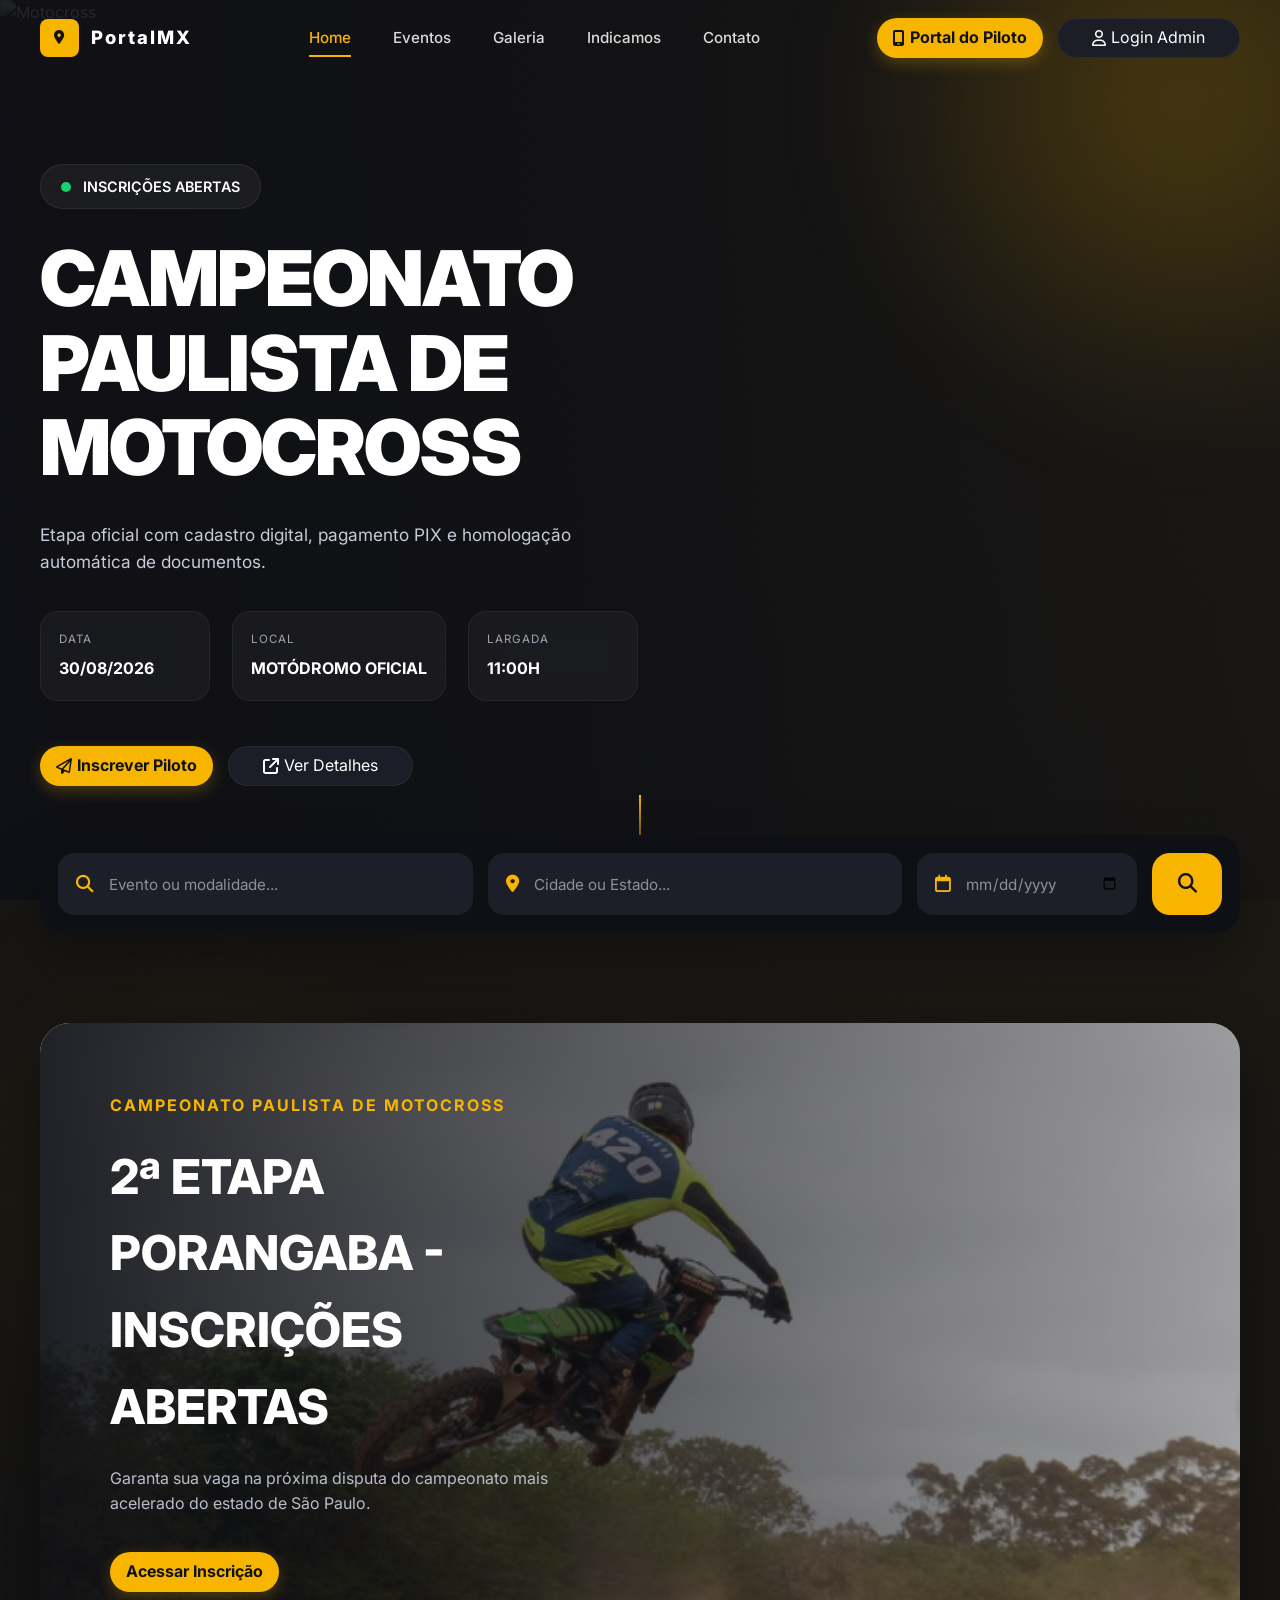
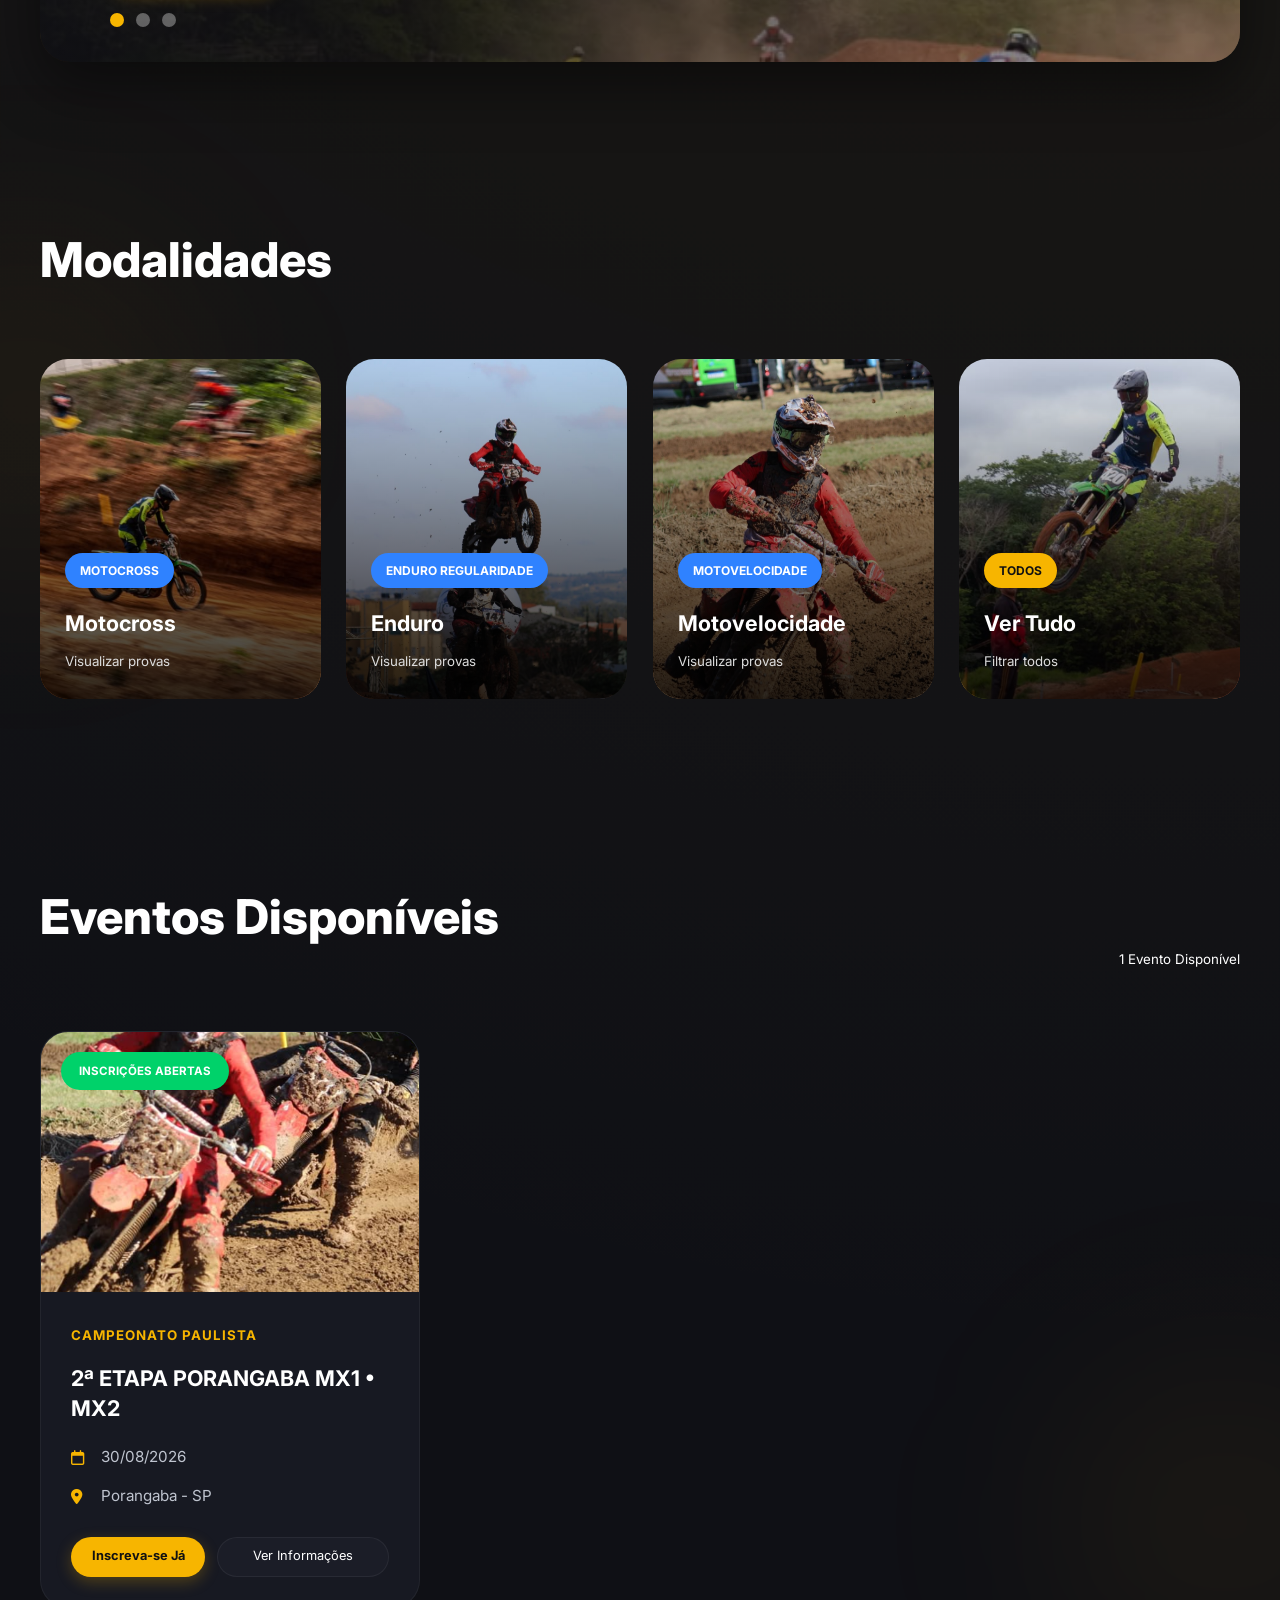
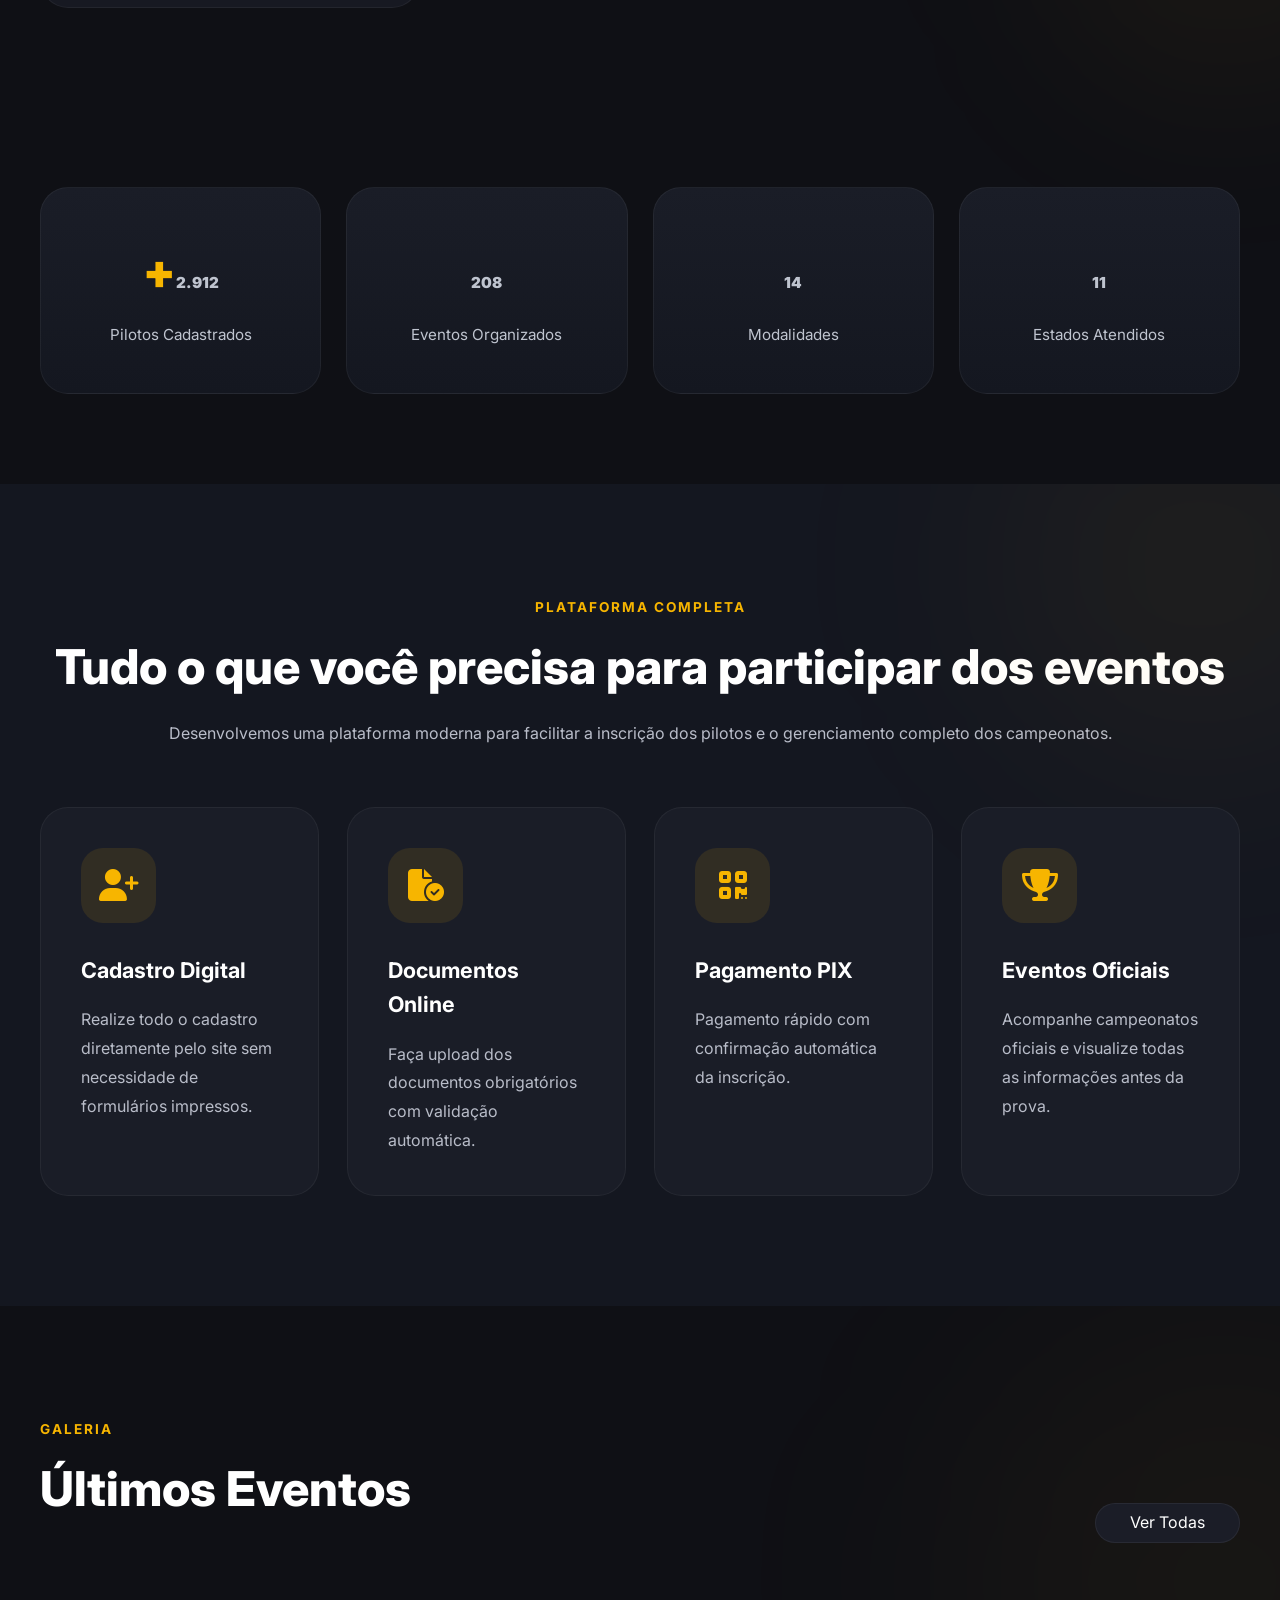
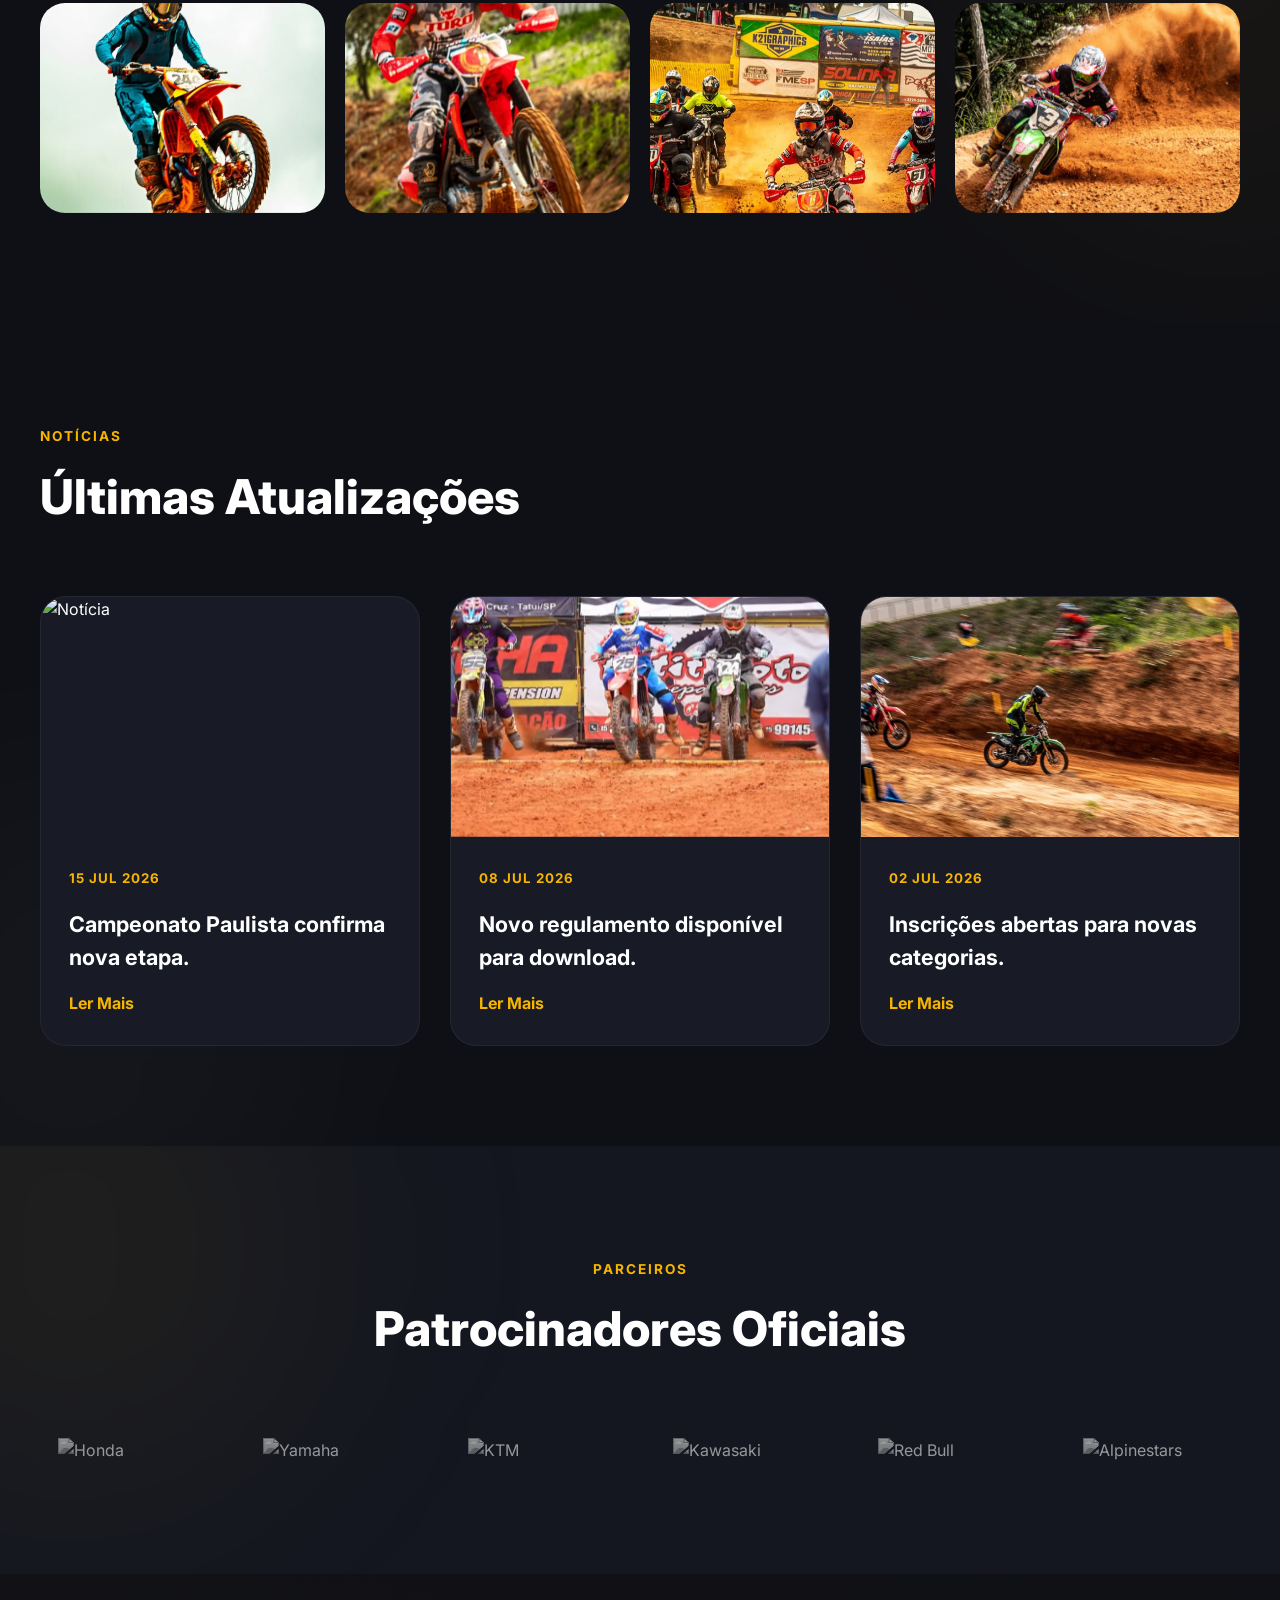
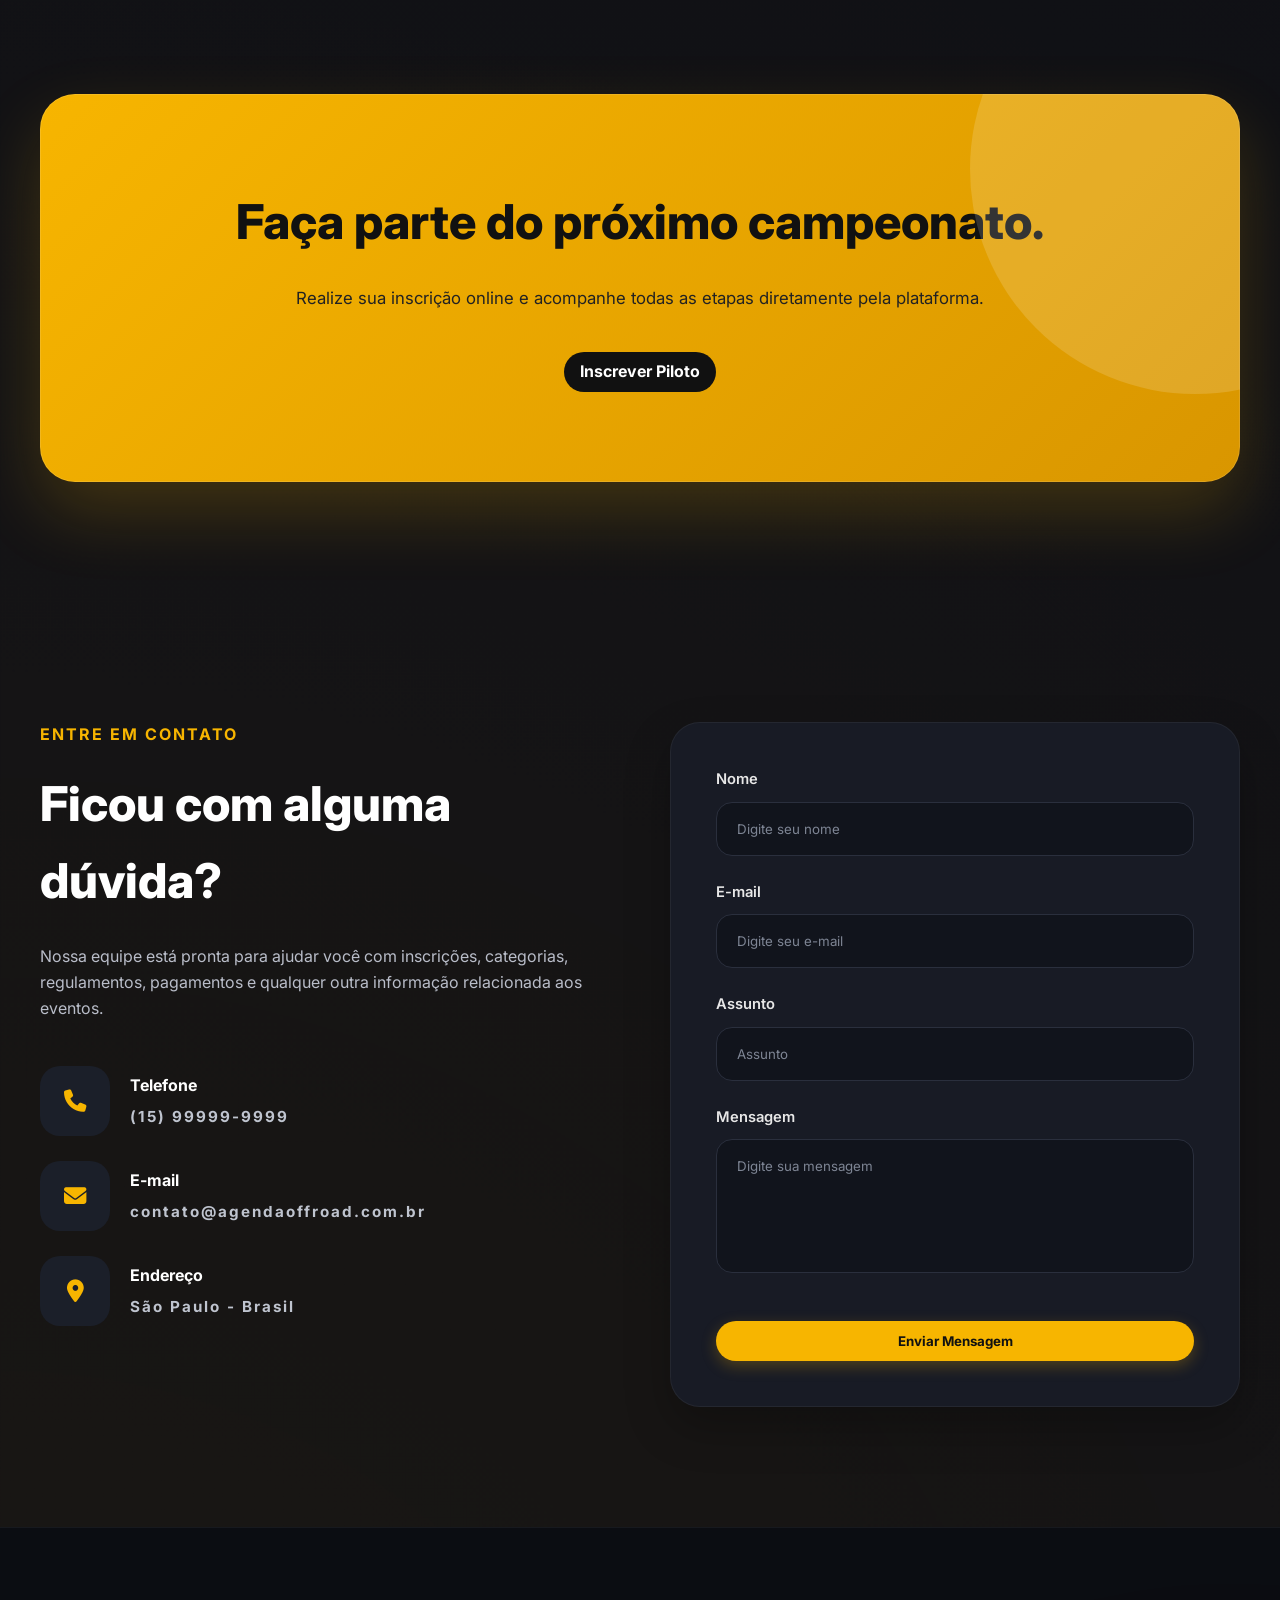
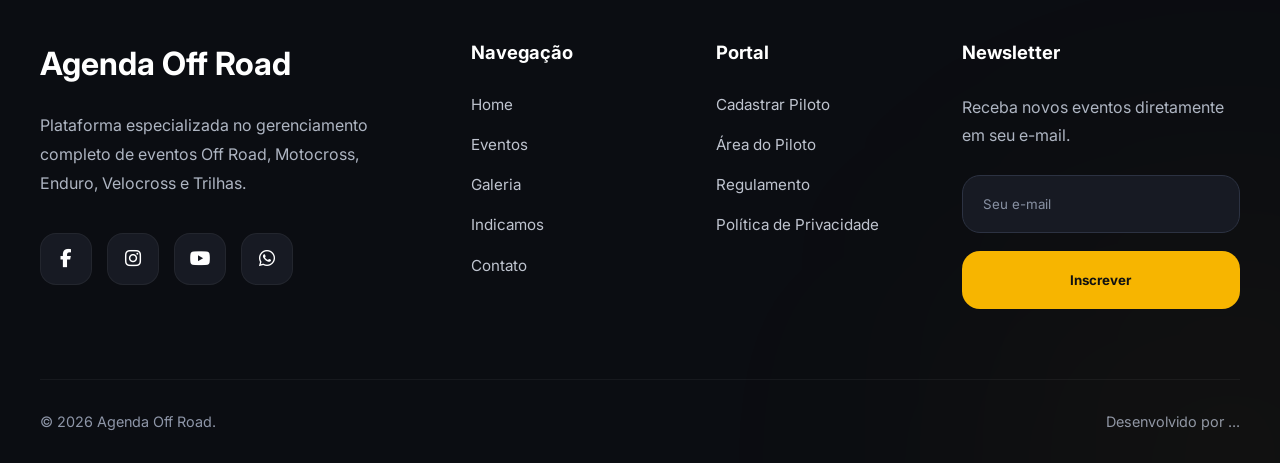
==== commit ec8ca36b: "Update index.html" ====
--- a/index.html
+++ b/index.html
@@ -117,7 +117,7 @@
     <section id="home" class="hero">
         <div class="hero-overlay"></div>
 
-        <img src="imgs/foto 1.png" alt="Motocross" class="hero-bg">
+        <img src="imgs/foto 2.png" alt="Motocross" class="hero-bg">
 
         <div class="container hero-container">
             <div class="hero-left">
@@ -744,7 +744,7 @@
 
                 <div class="gallery-item">
 
-                    <img src="imgs/foto 8.png" alt="Evento">
+                    <img src="imgs/foto 13.png" alt="Evento">
 
                 </div>
 
@@ -1364,4 +1364,4 @@
 
 </body>
 
-</html>+</html>
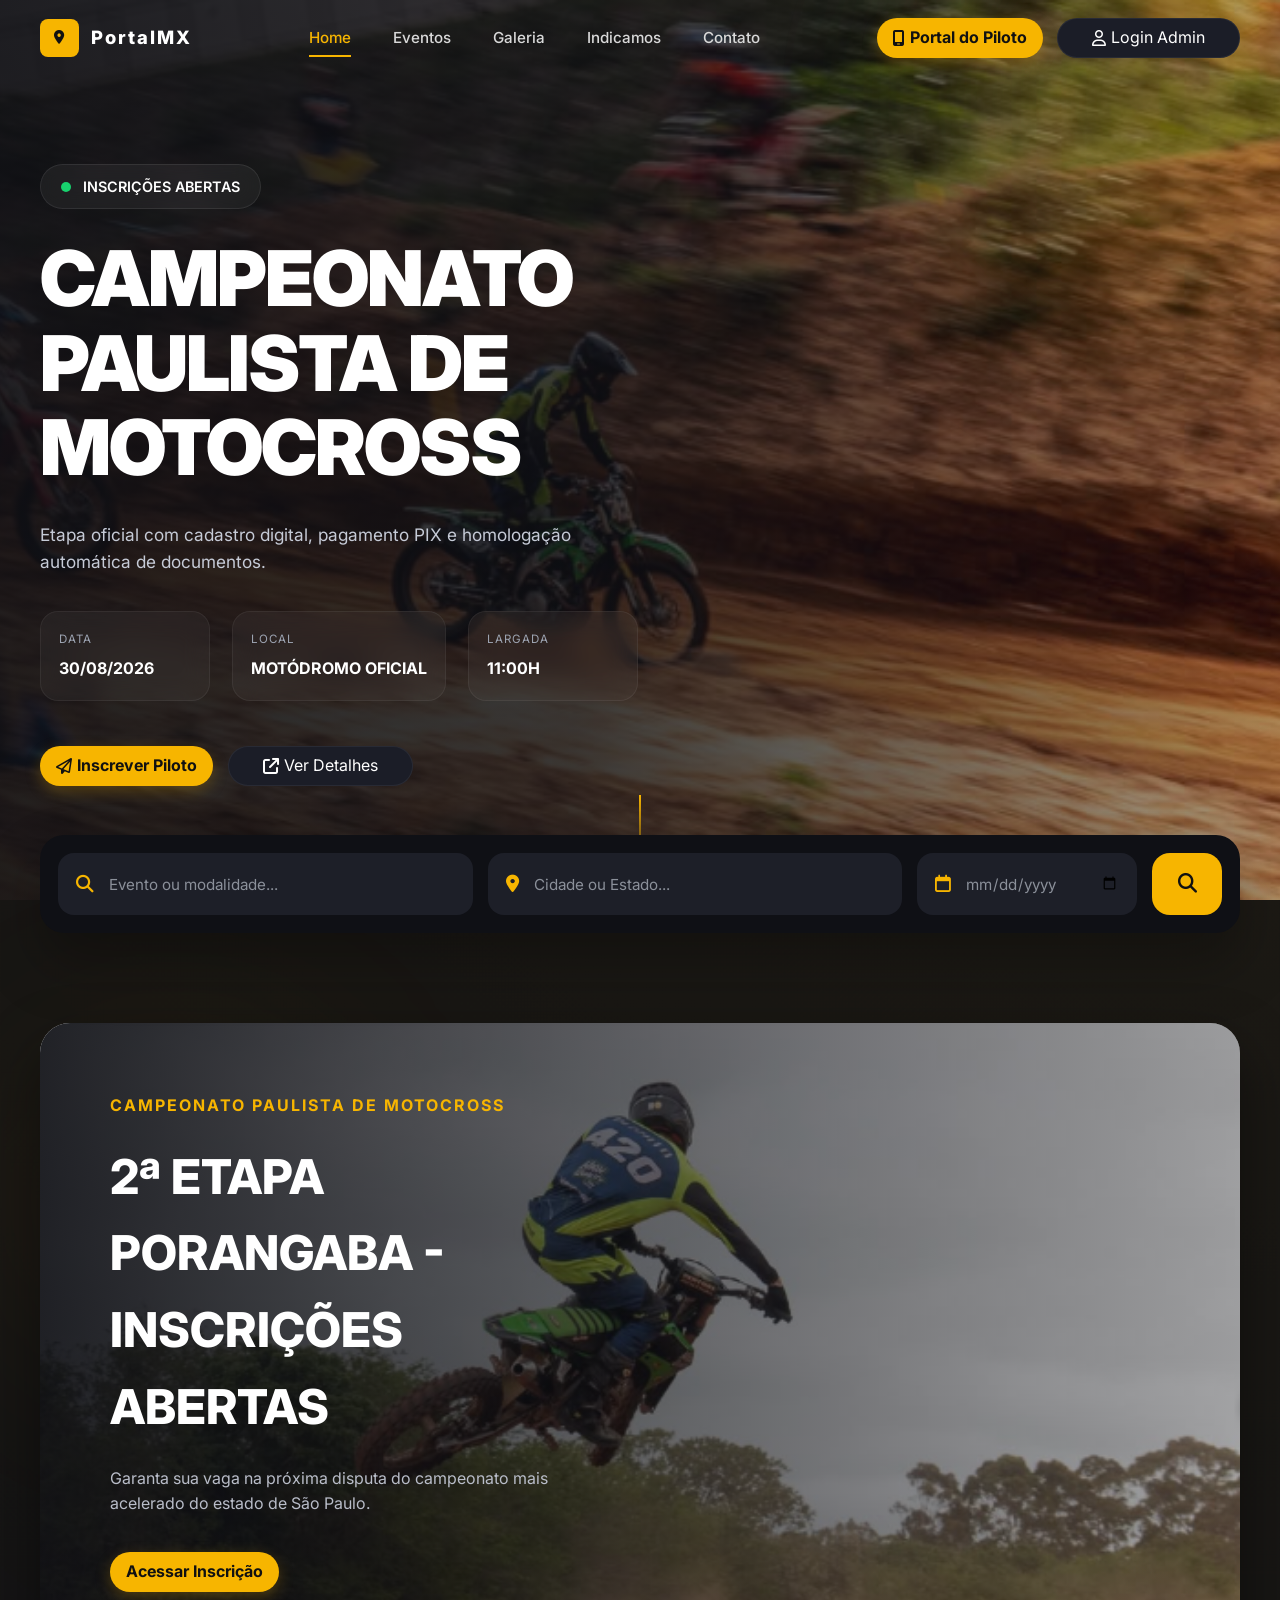
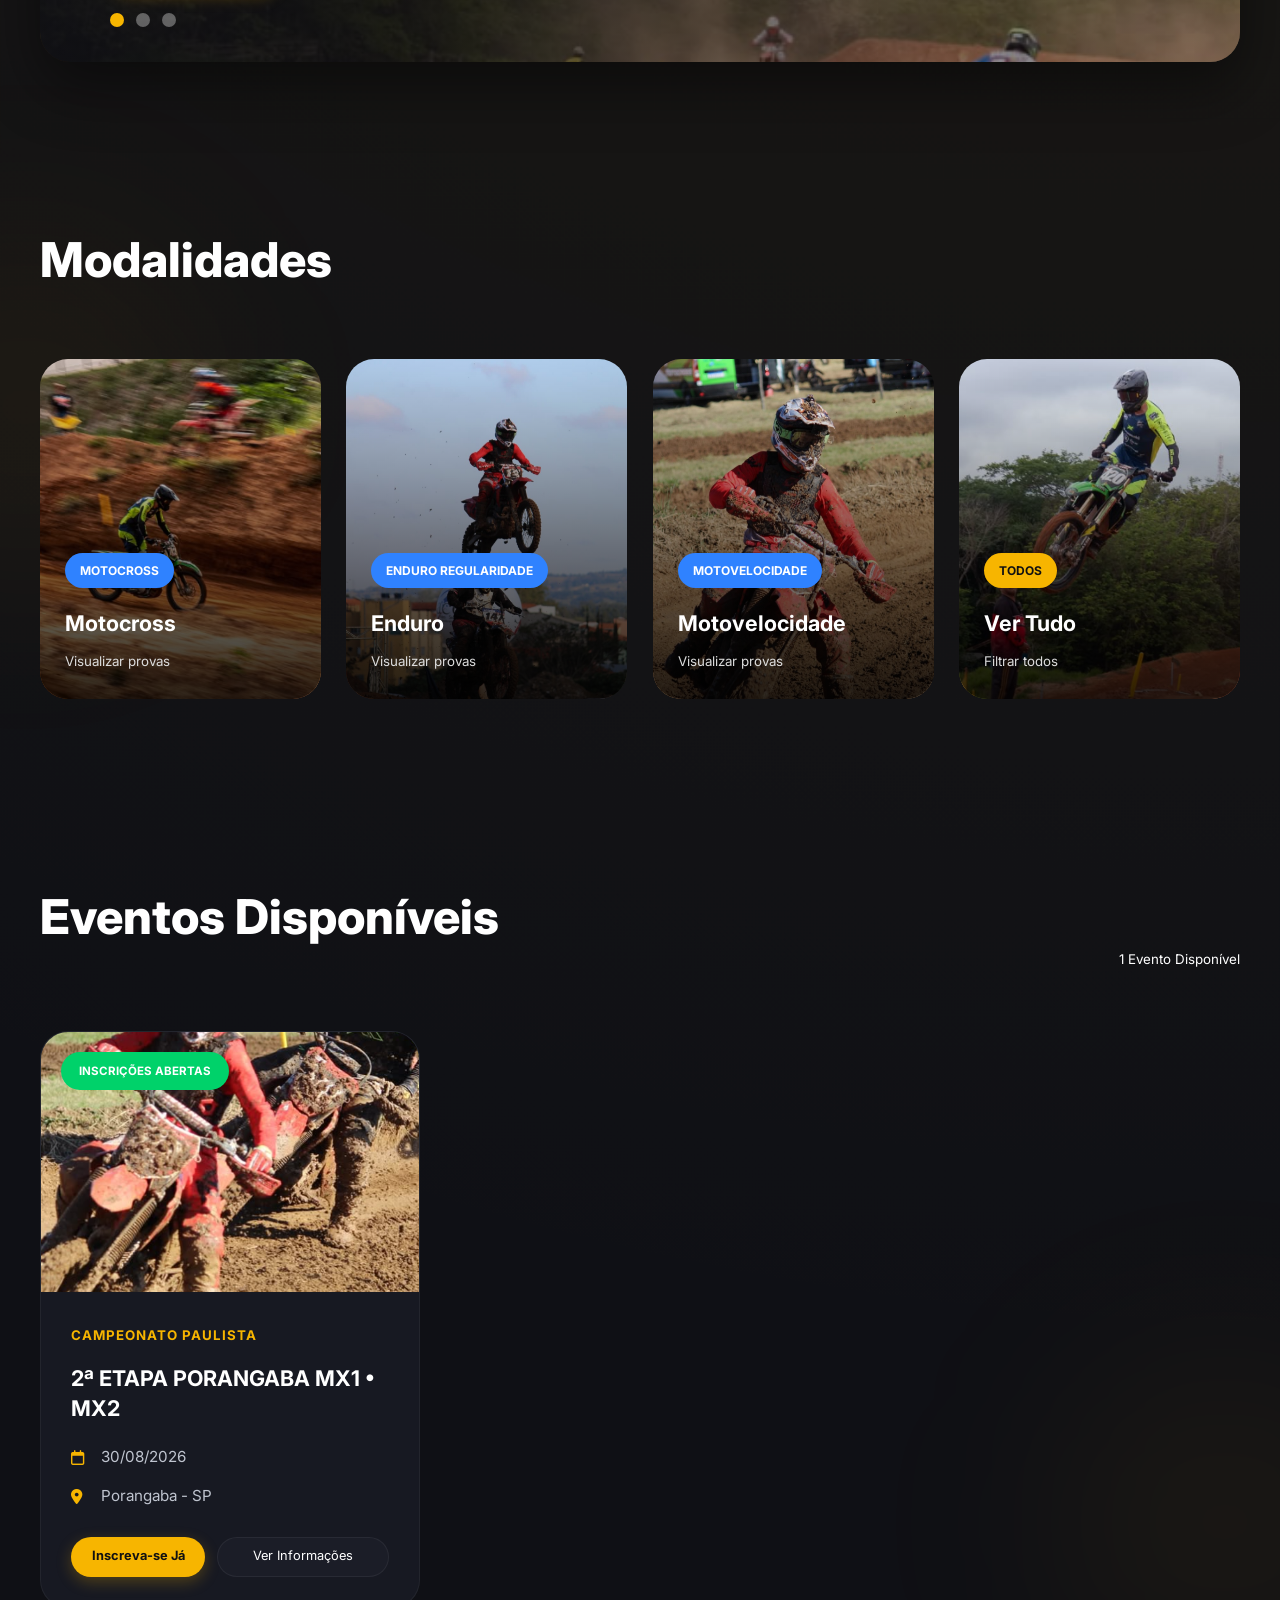
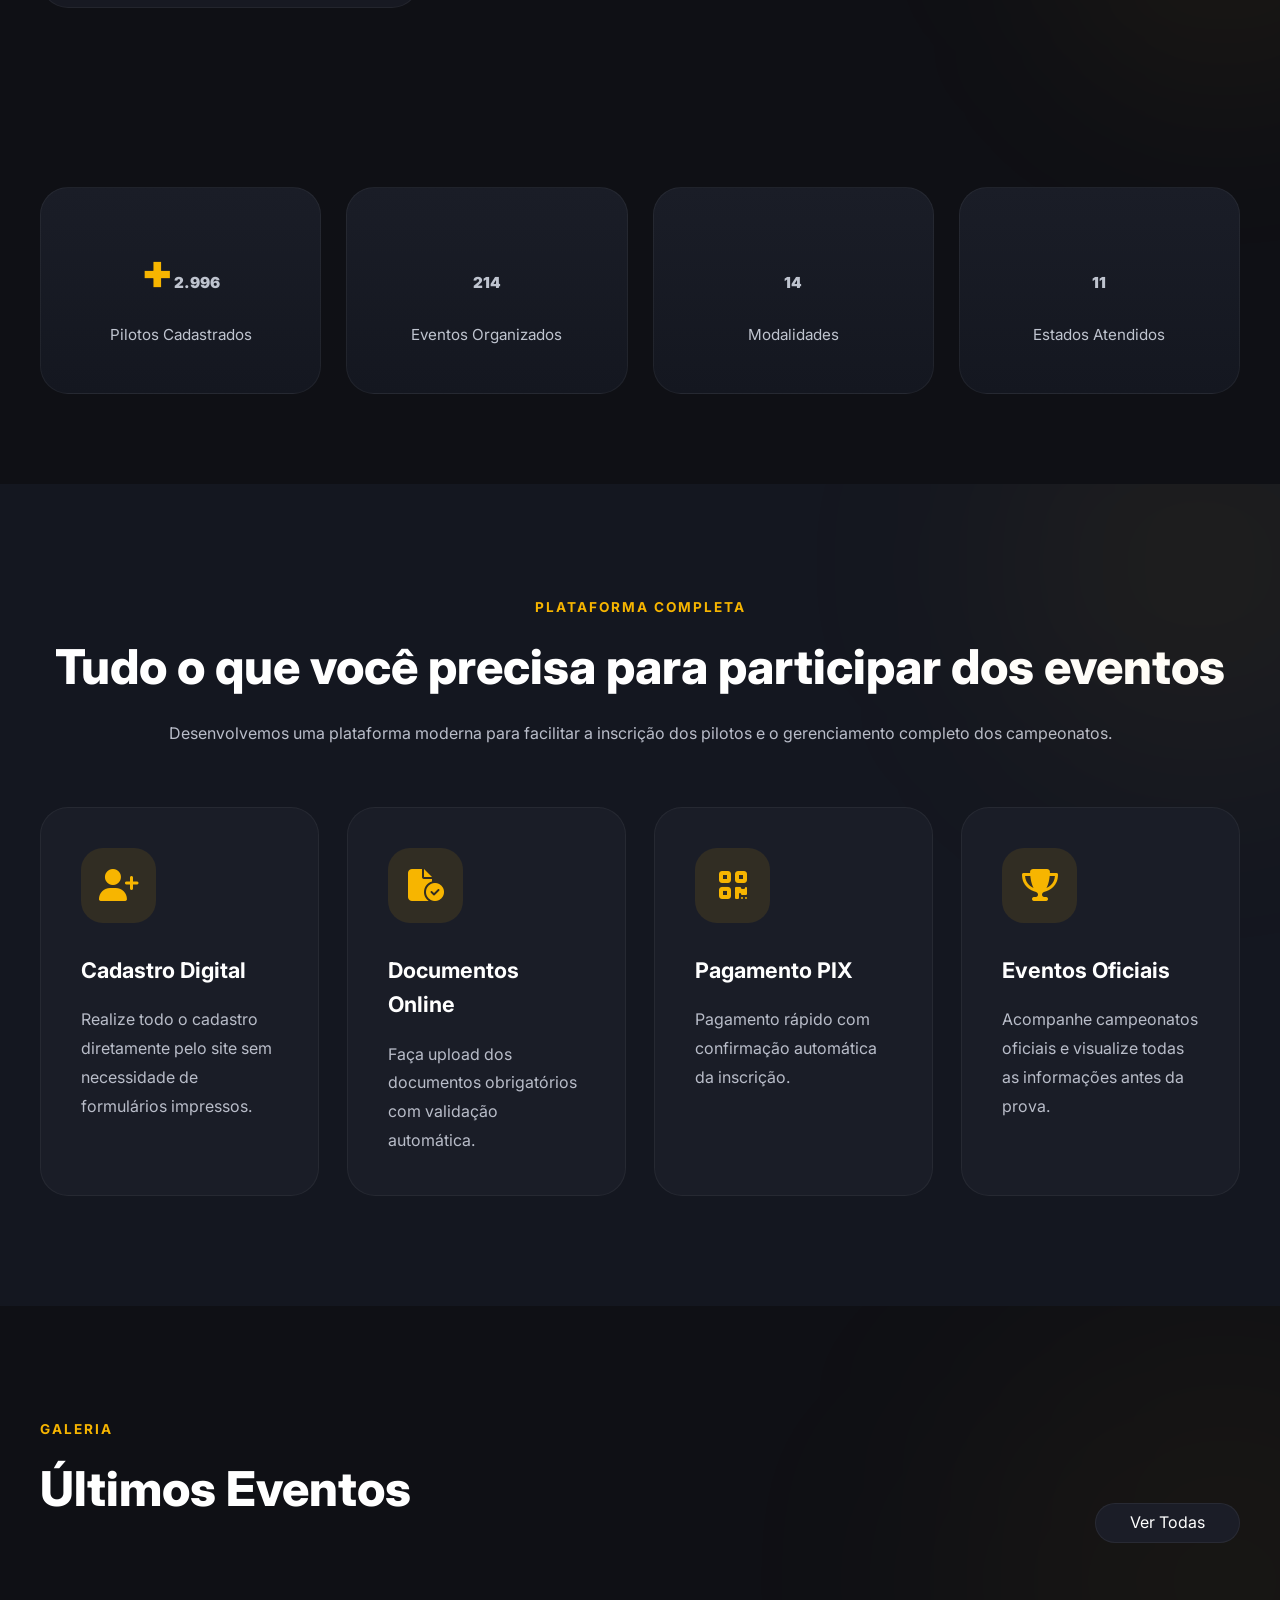
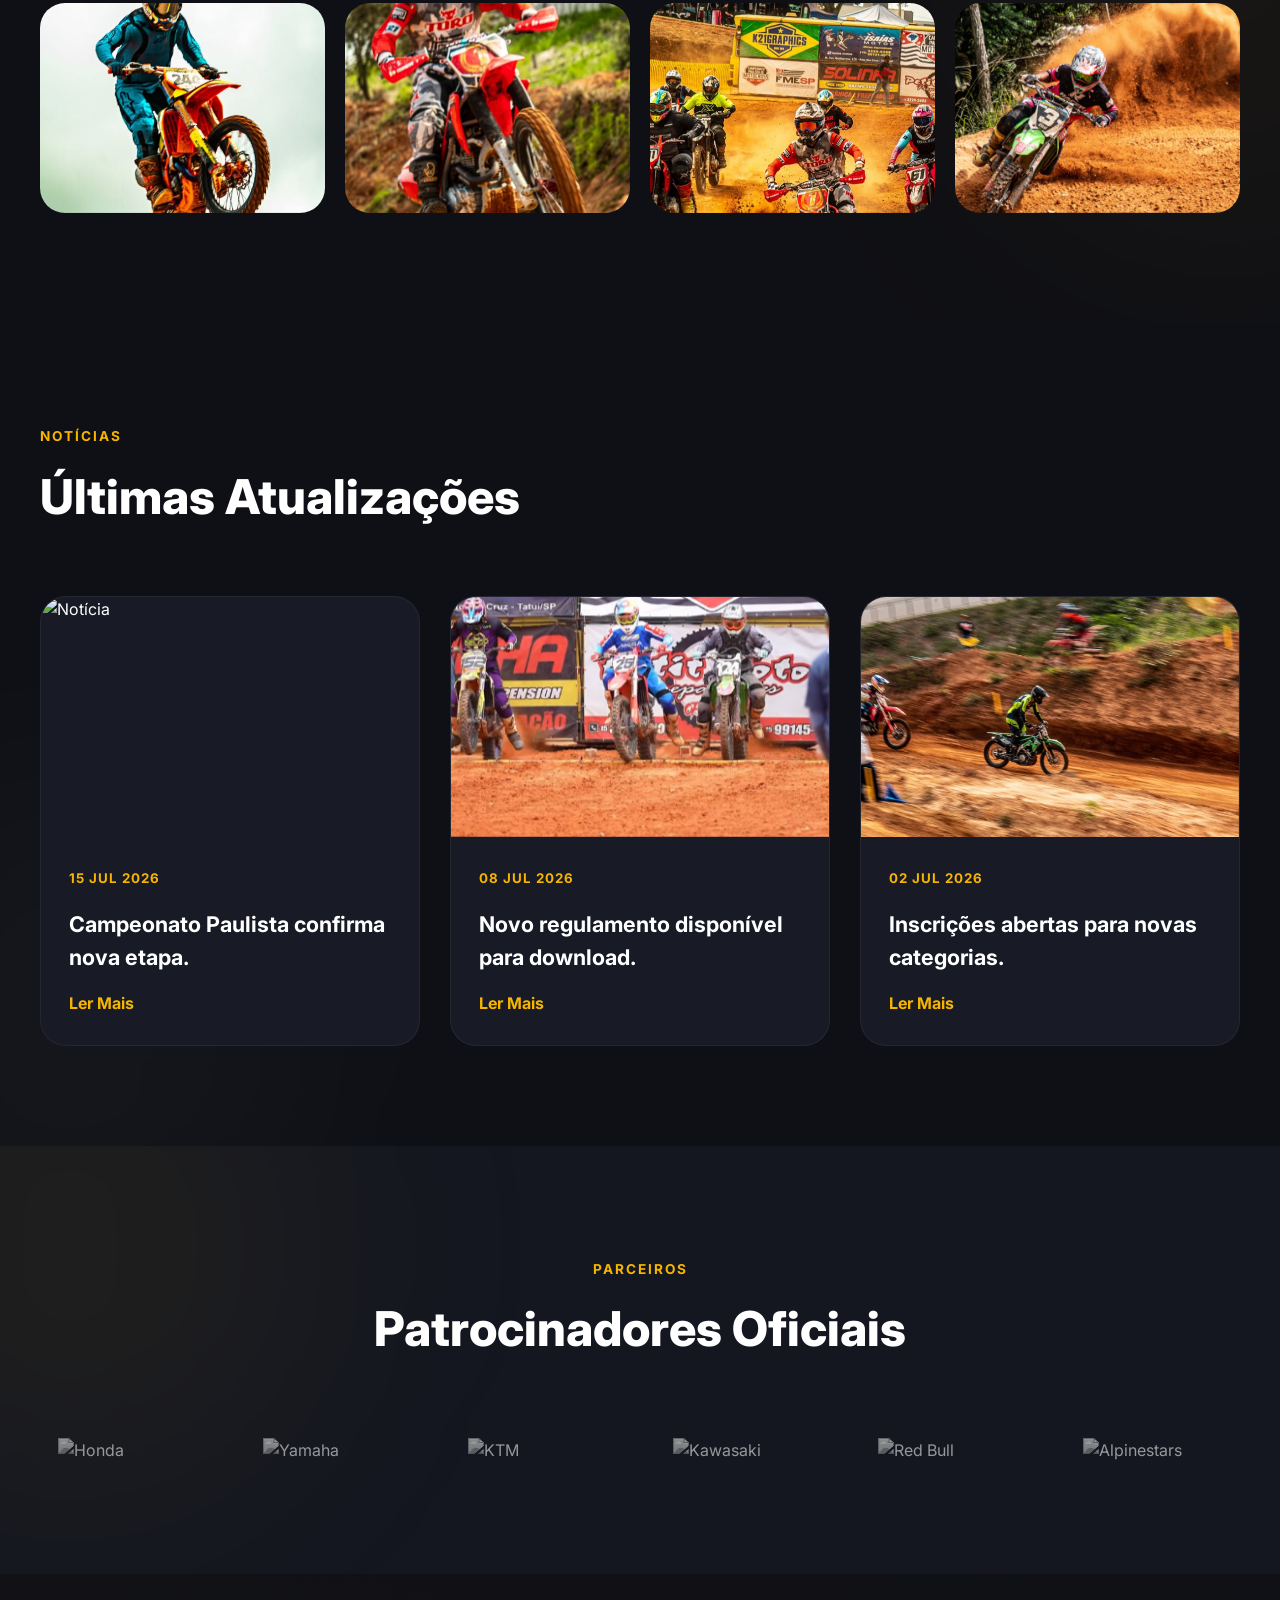
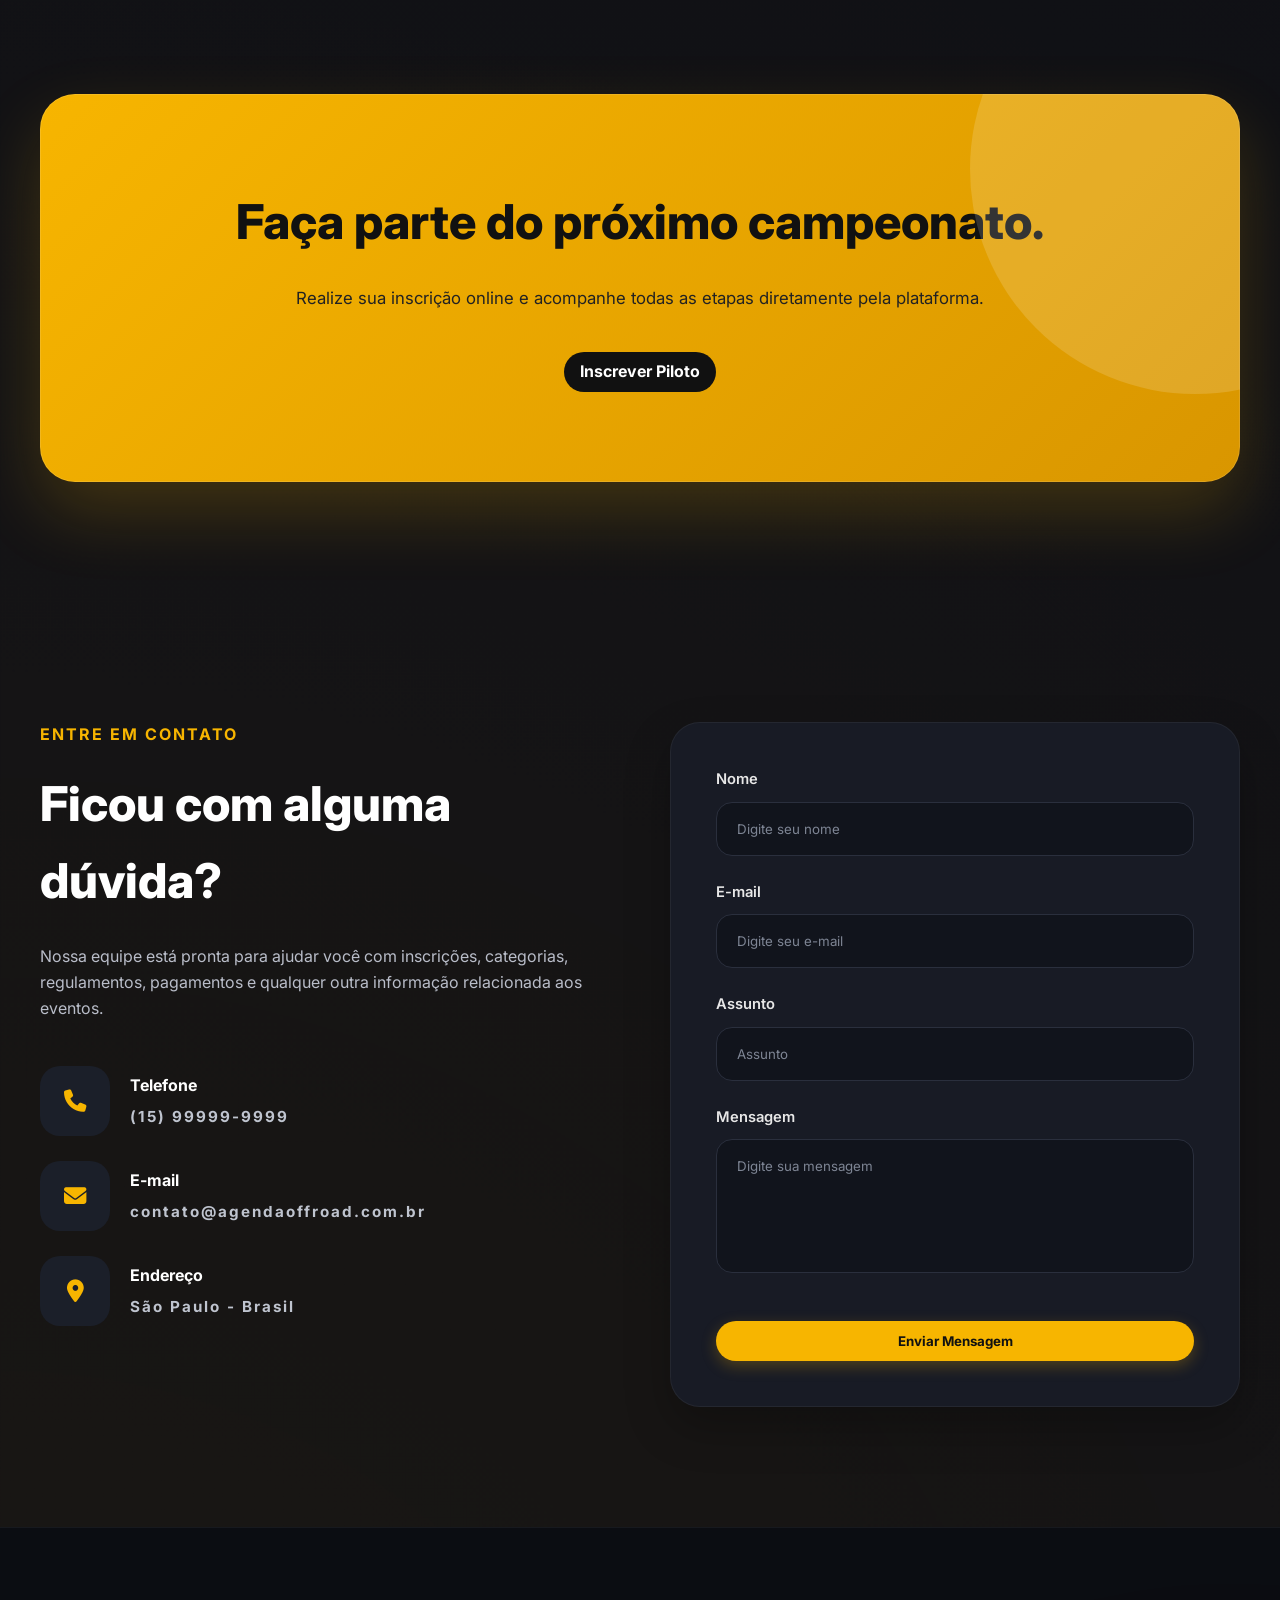
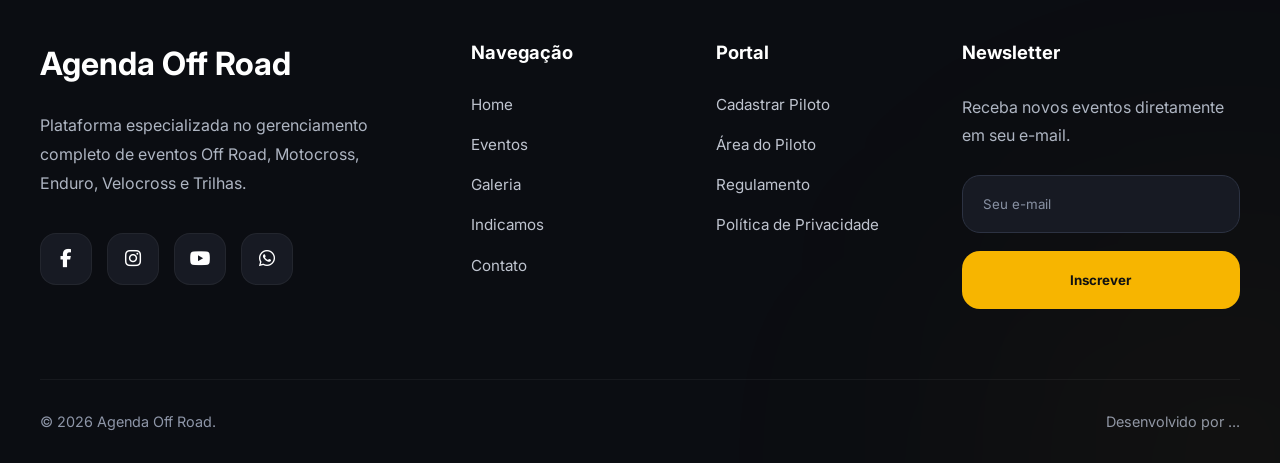
==== commit 9cd98fdb: "Update index.html" ====
--- a/index.html
+++ b/index.html
@@ -20,9 +20,9 @@
 
 <body>
 
-    <!-- Loader ao iniciar a página // Opcional -->
-
-    <div id="loader">
+    <!-- Loader ao iniciar a página // Opcional 
+
+   <div id="loader">
         <div class="loader-logo">
             <img src="assets/img/logo-icon.png" alt="PortalMX">
         </div>
@@ -30,7 +30,7 @@
             <span></span>
         </div>
     </div>
-
+-->
 
     <!-- Barra de progresso acima do Header Opcional // Opcional -->
 
@@ -117,7 +117,7 @@
     <section id="home" class="hero">
         <div class="hero-overlay"></div>
 
-        <img src="imgs/foto 2.png" alt="Motocross" class="hero-bg">
+        <img src="imgs/foto 4.png" alt="Motocross" class="hero-bg">
 
         <div class="container hero-container">
             <div class="hero-left">
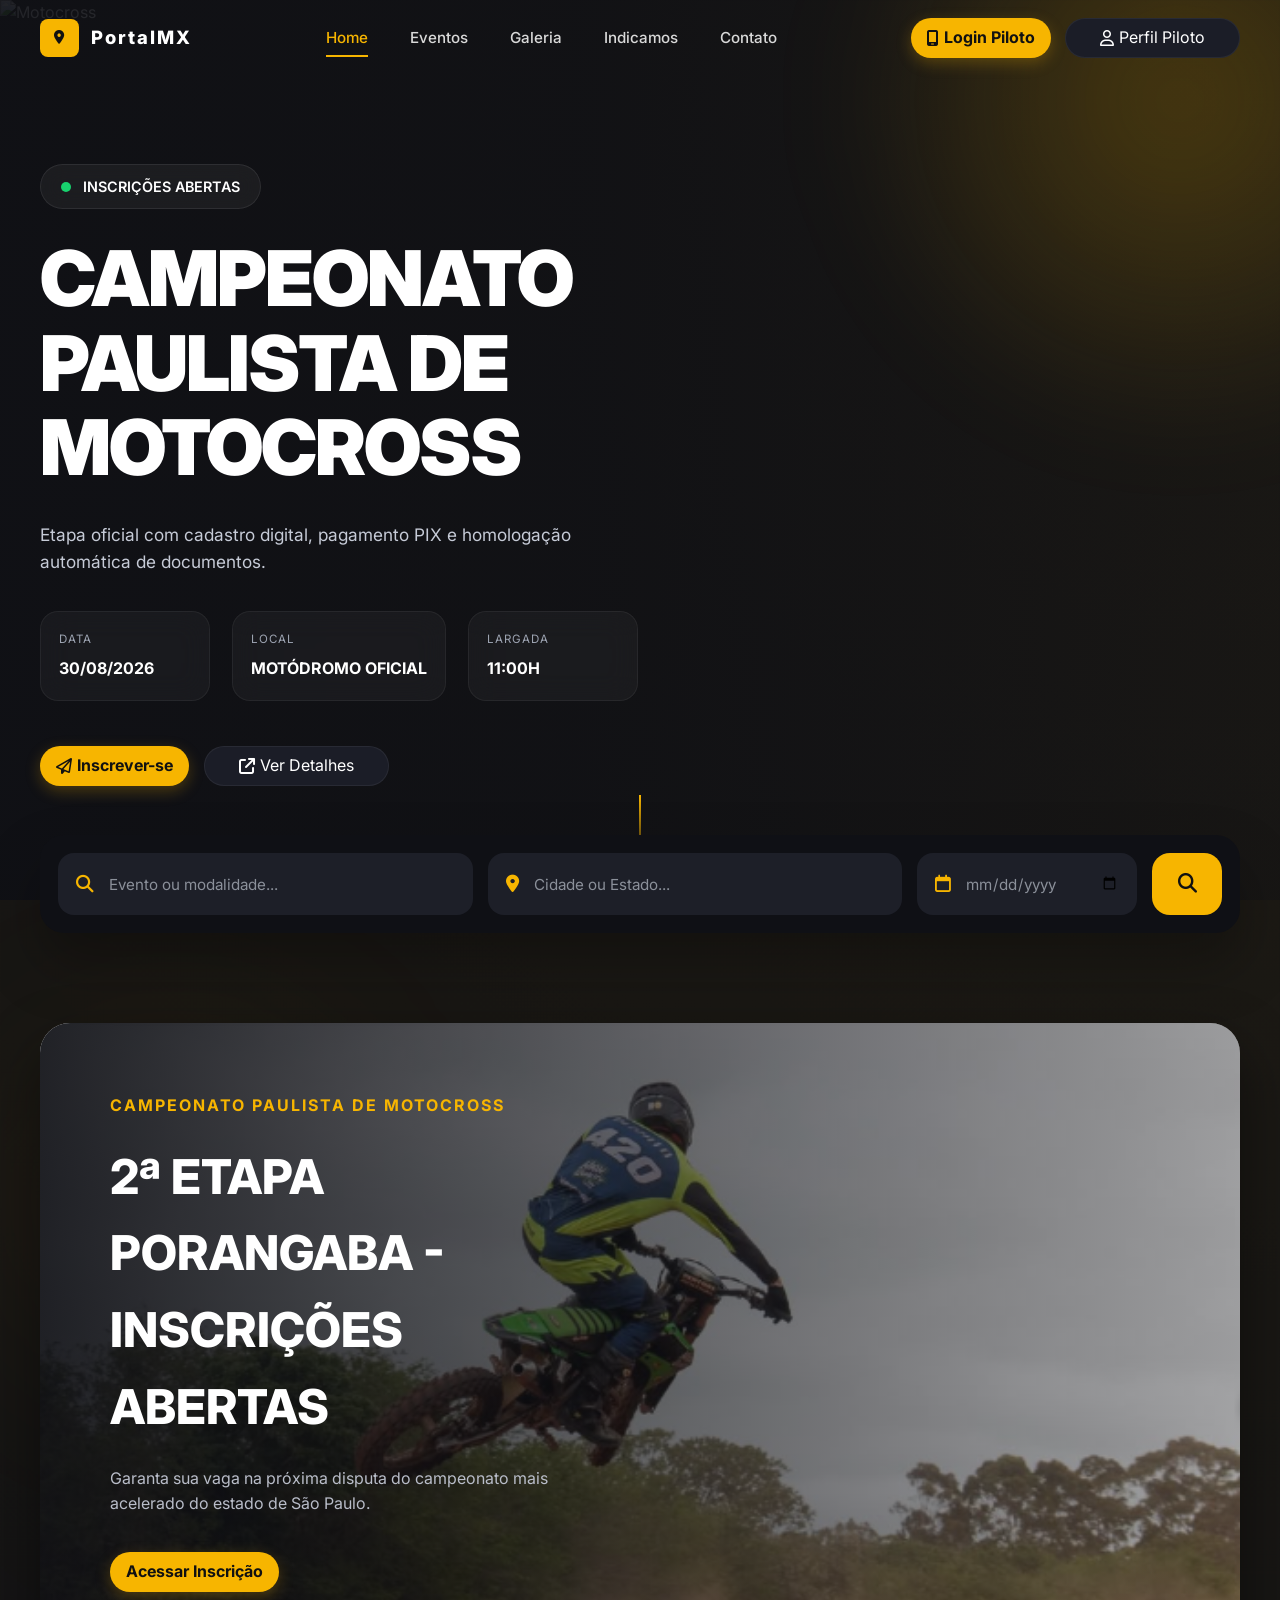
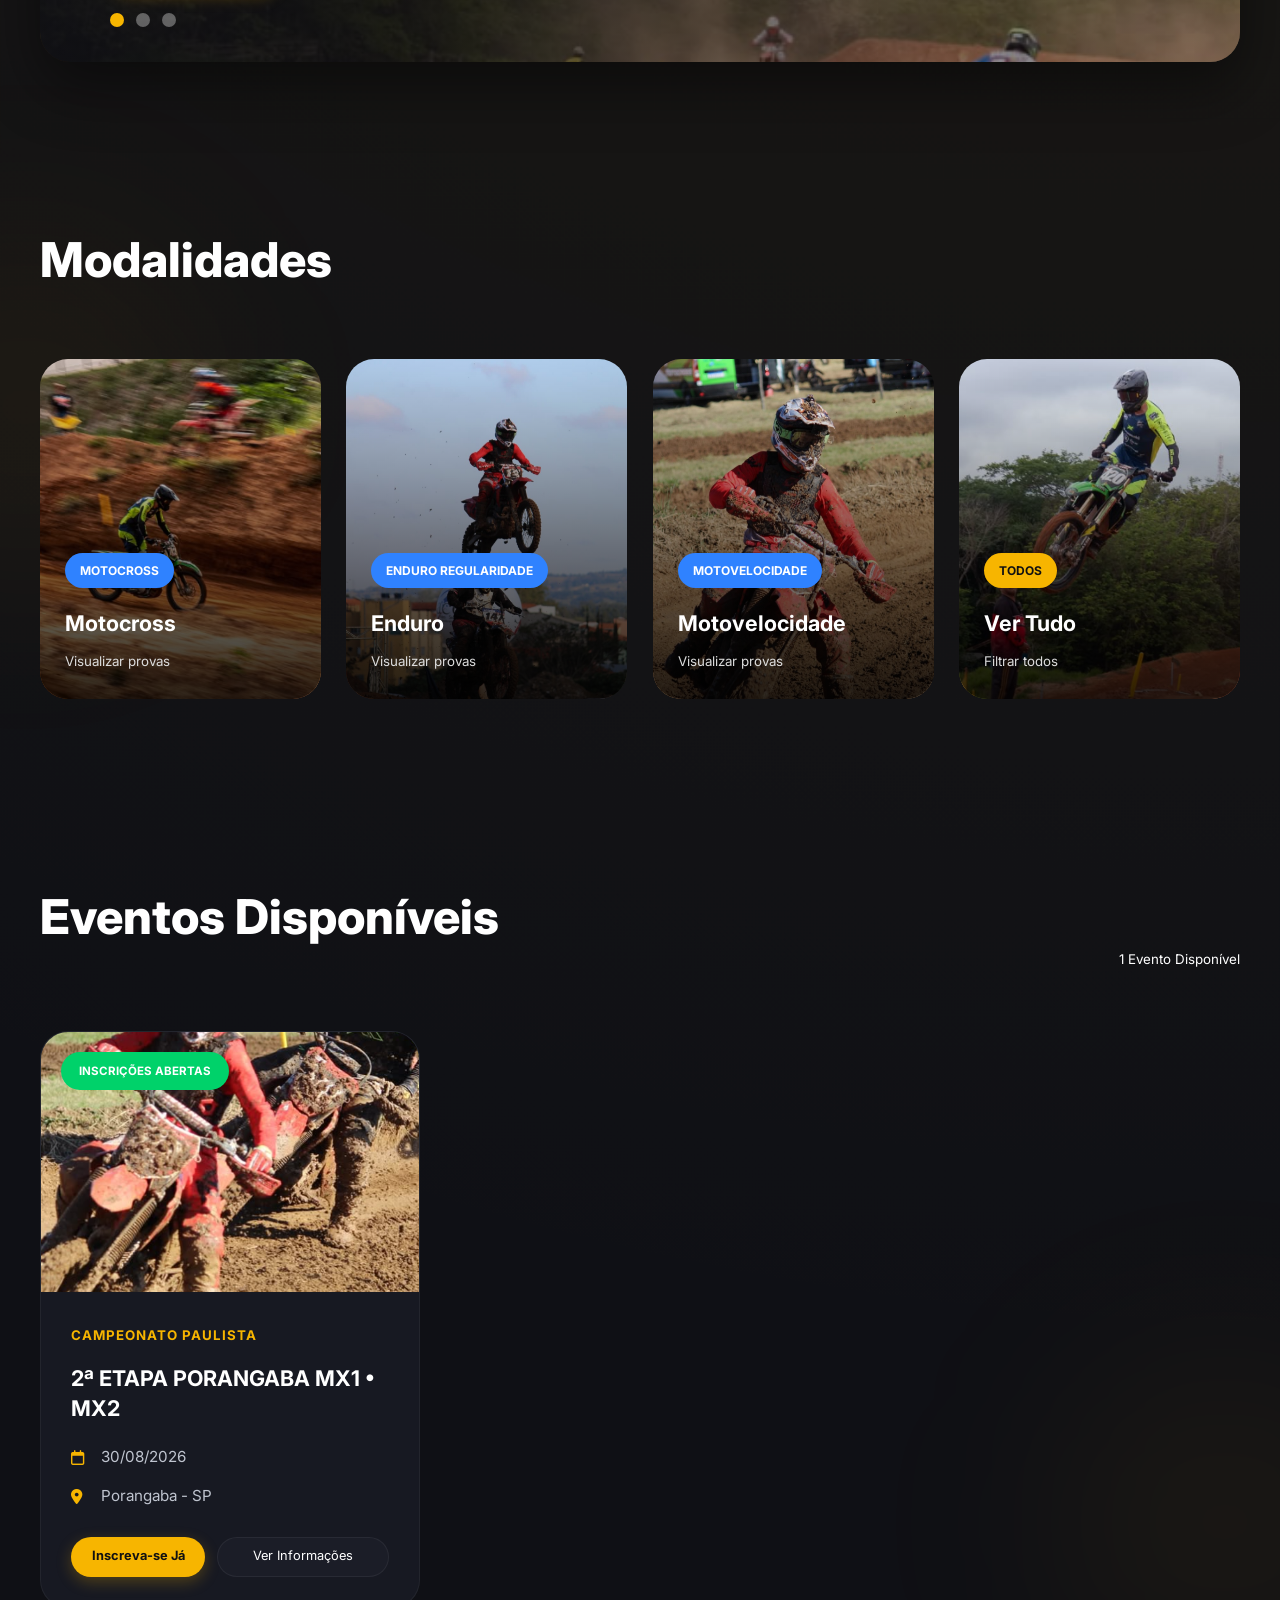
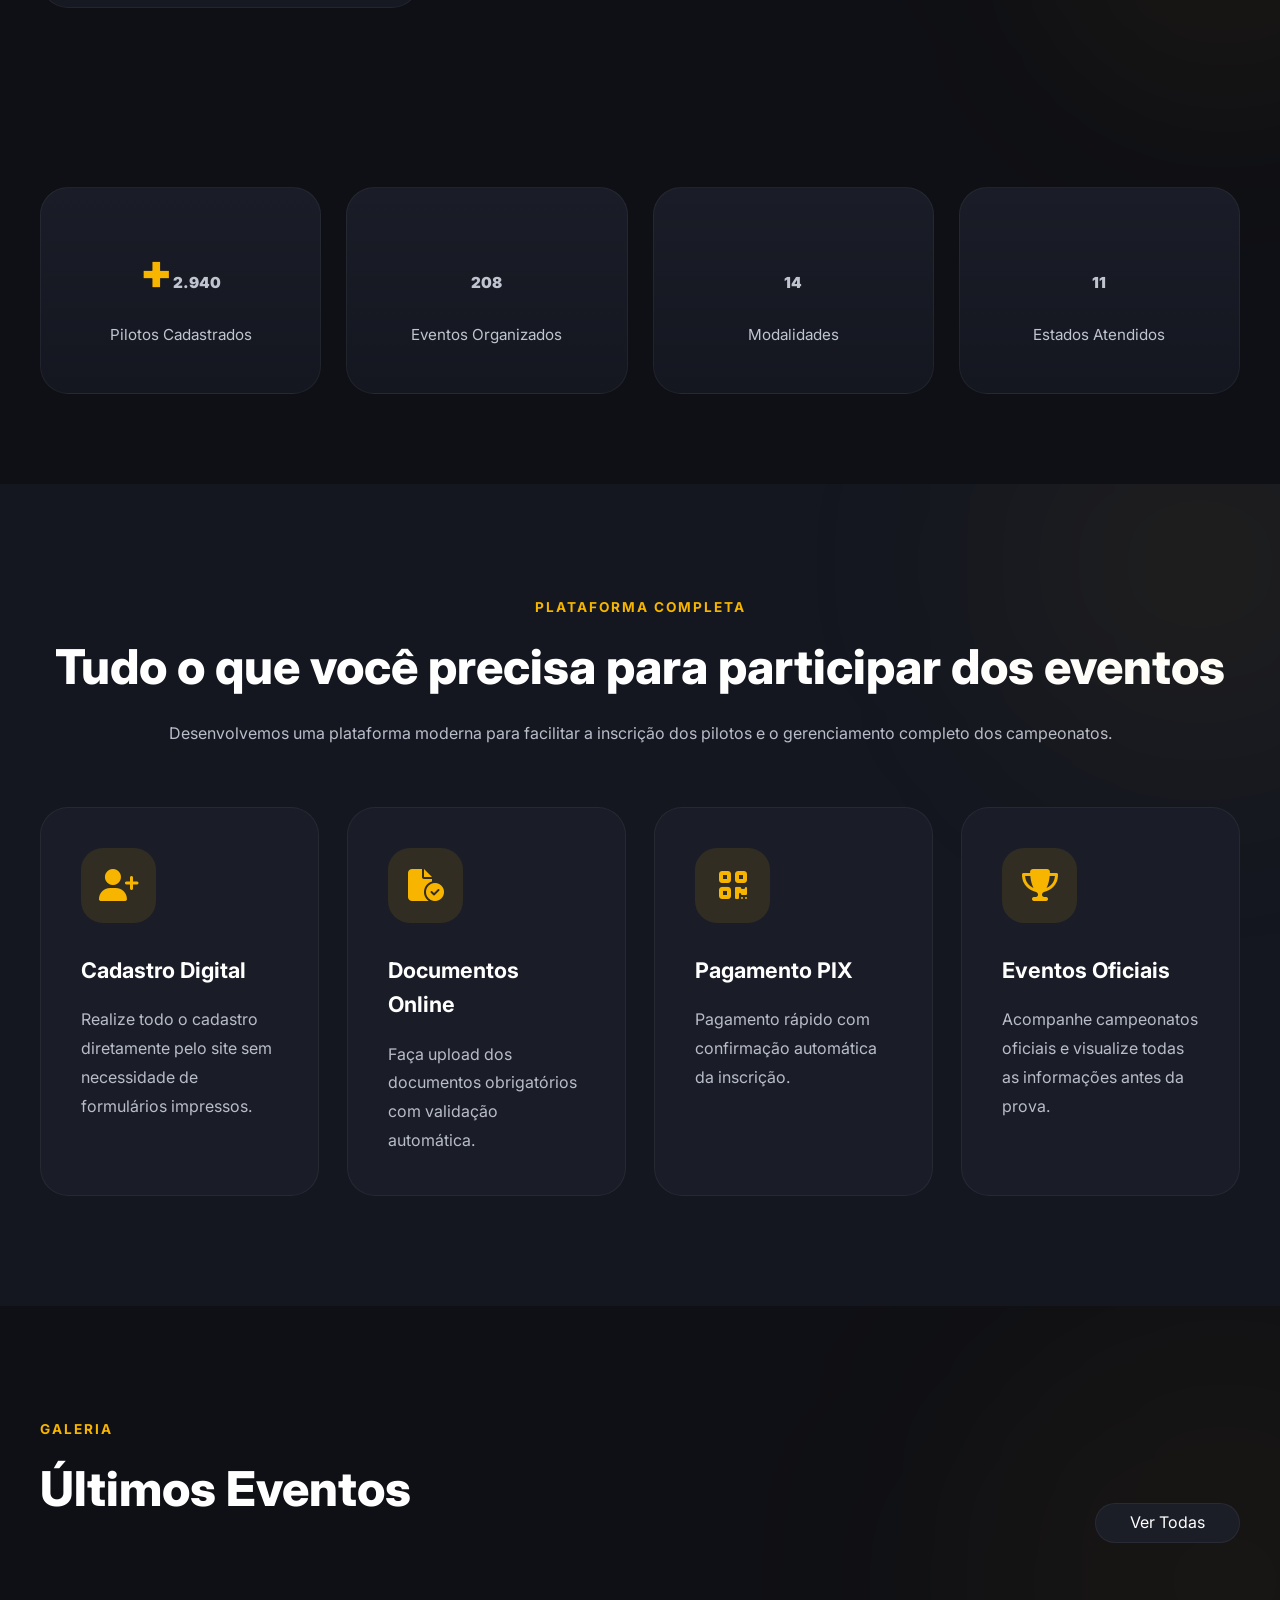
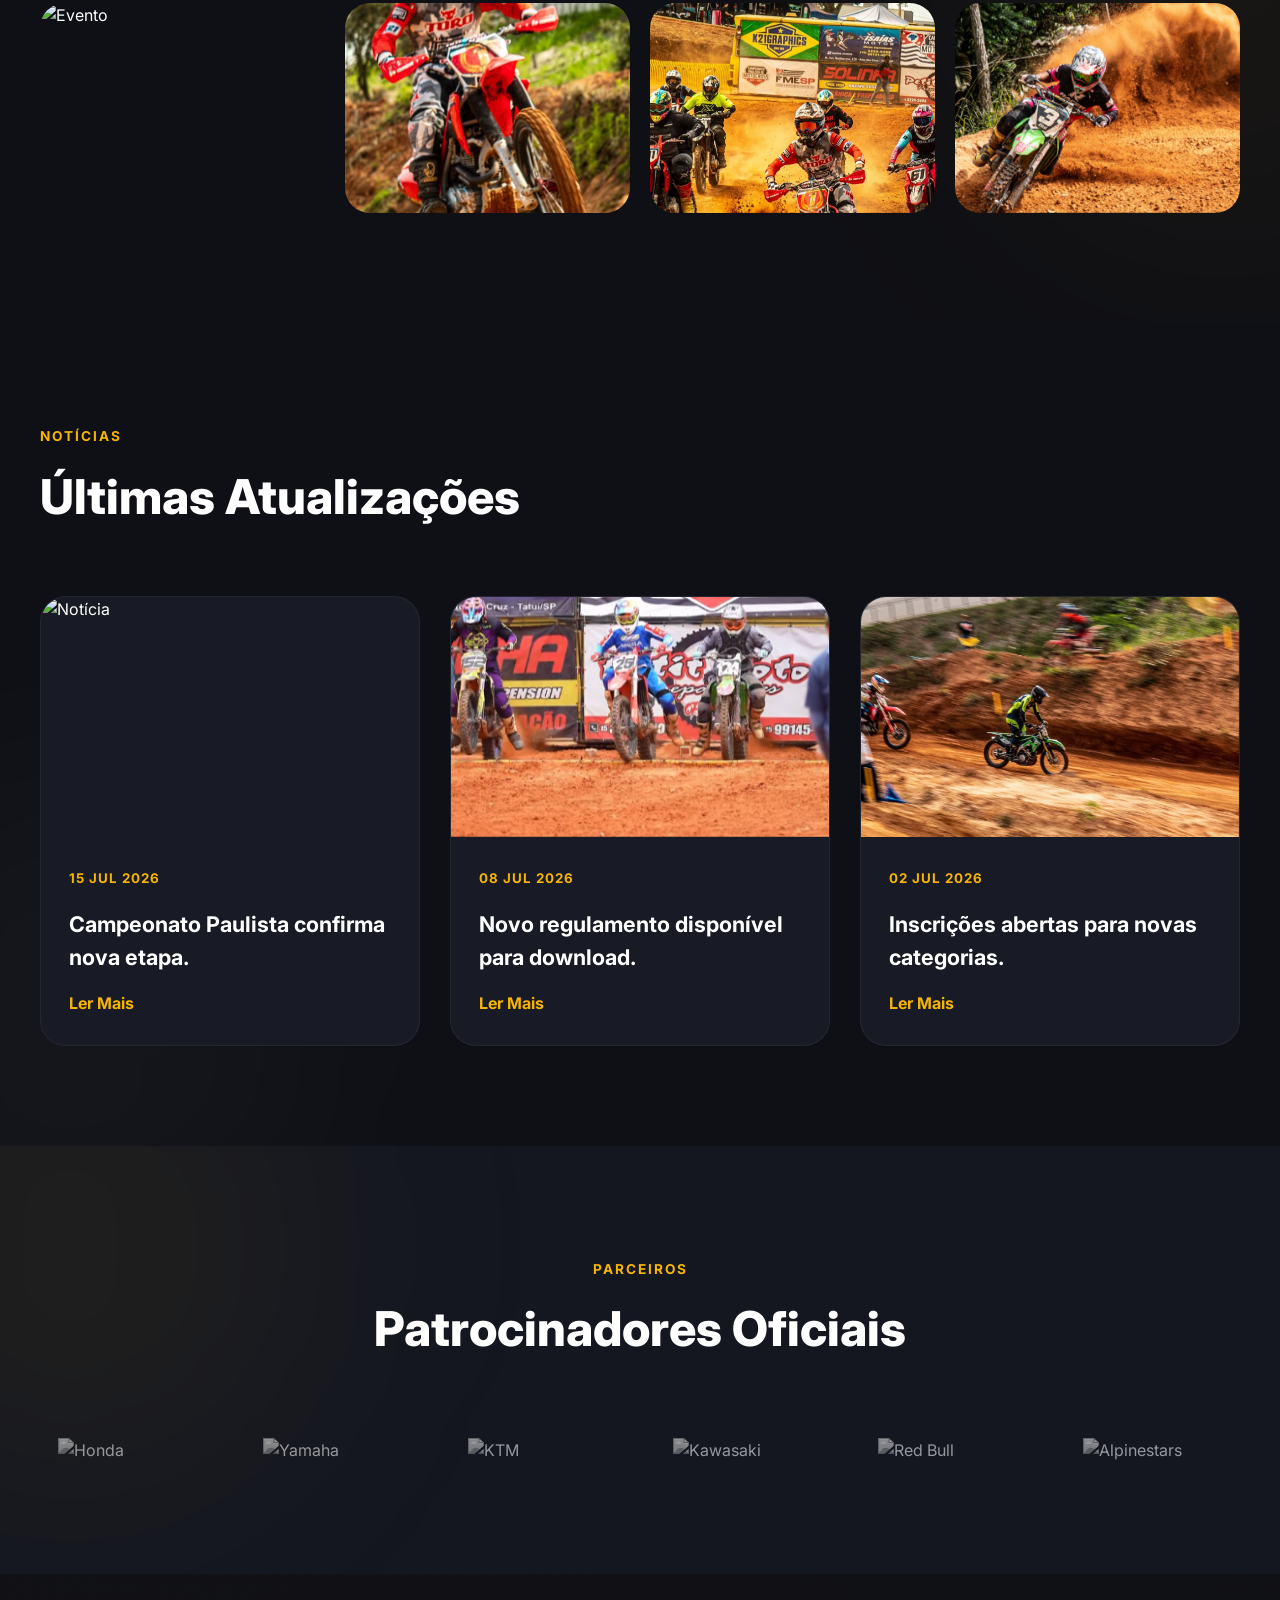
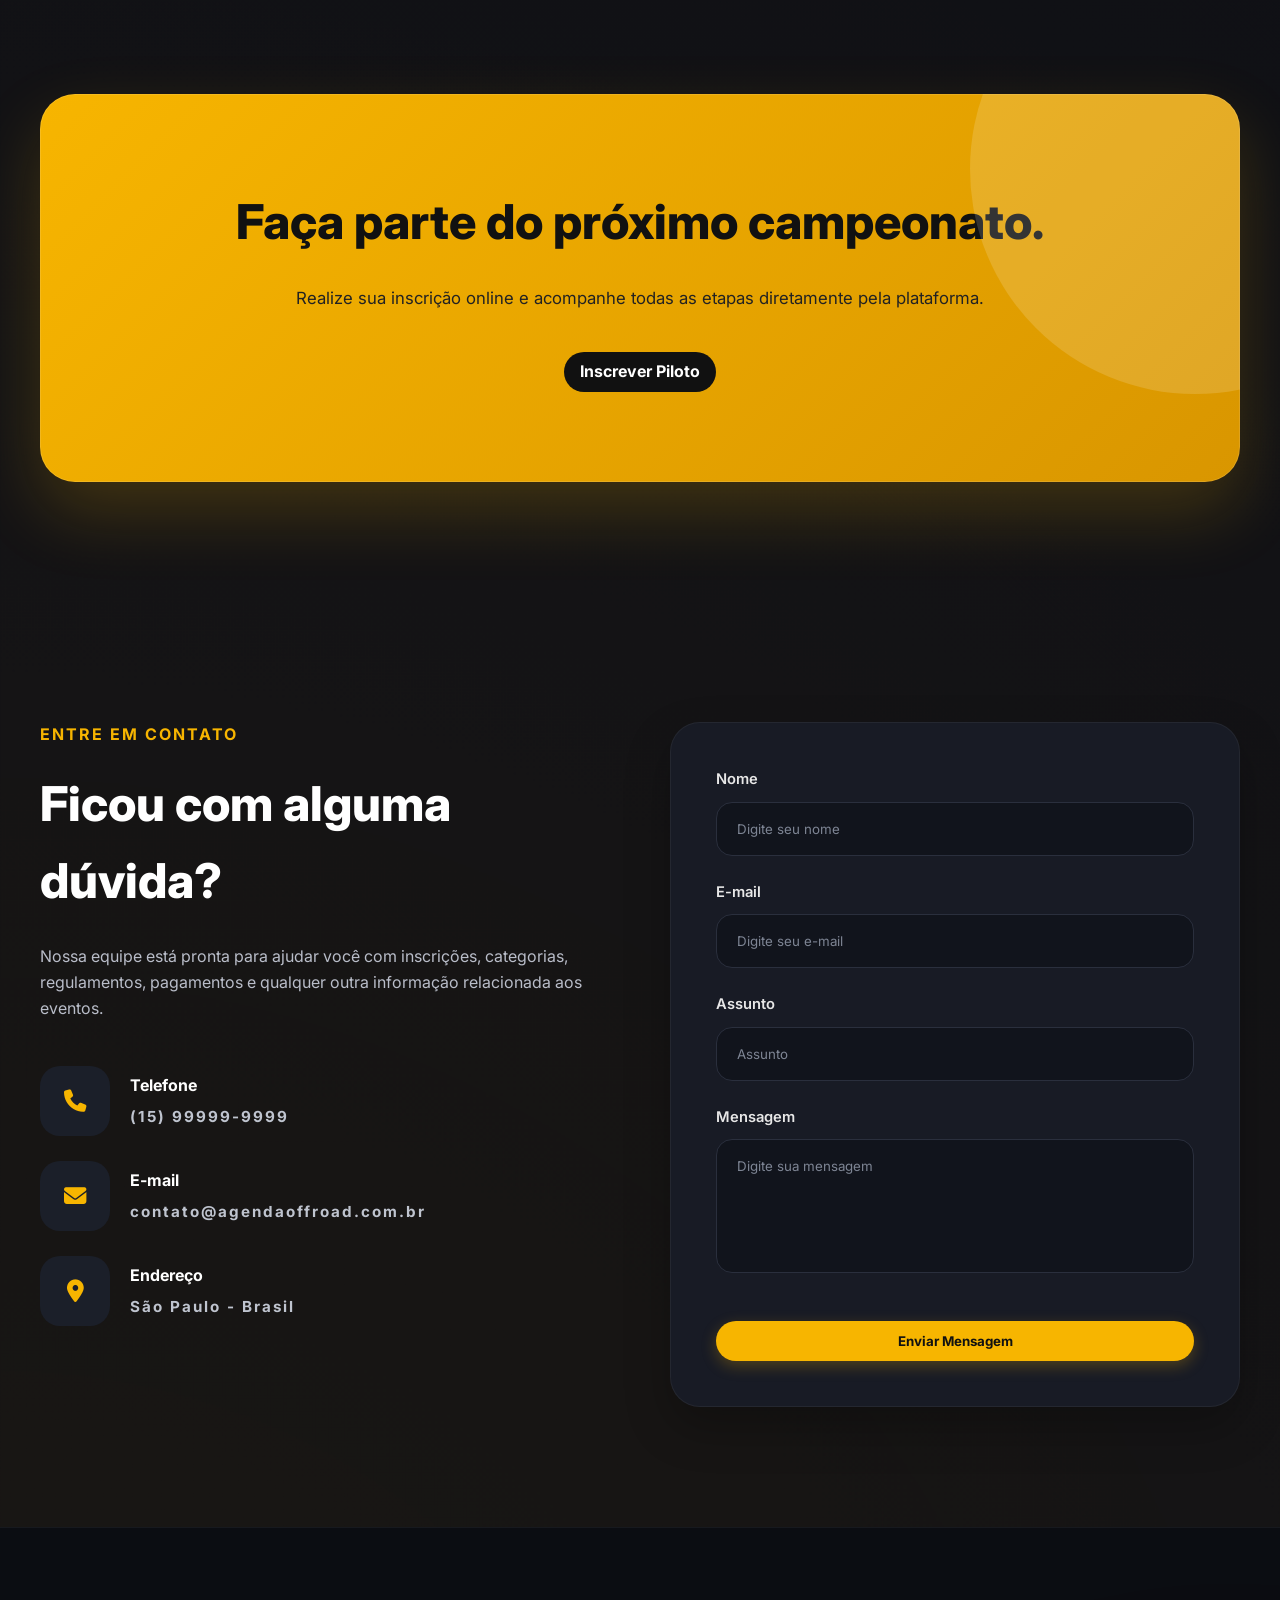
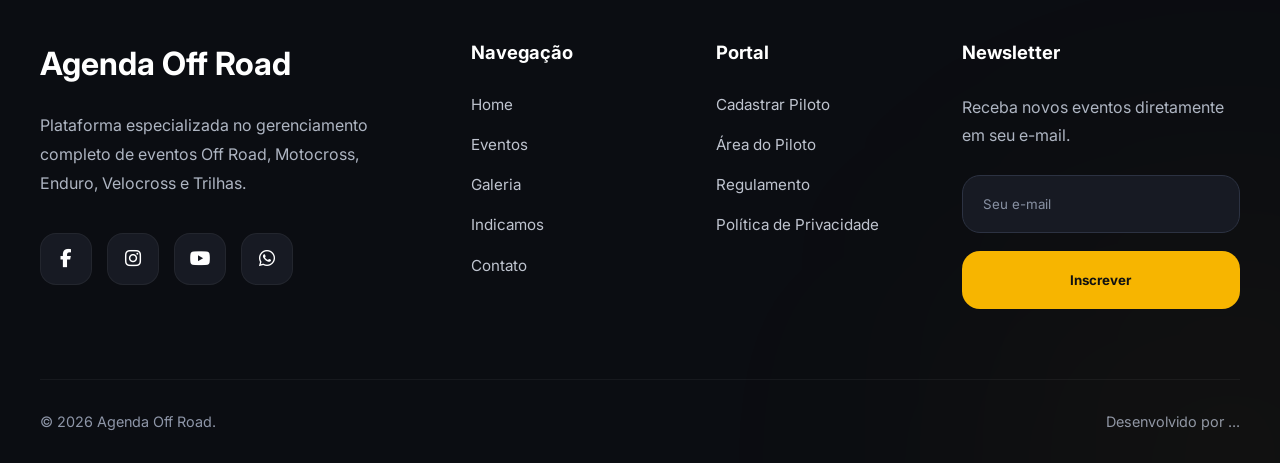
==== commit c7ac01cc: "Add files via upload" ====
--- a/index.html
+++ b/index.html
@@ -6,7 +6,7 @@
     <meta name="viewport" content="width=device-width, initial-scale=1.0">
     <meta name="description" content="Portal Oficial de Eventos Off Road">
     <meta name="keywords" content="Motocross, Enduro, Velocross, Trilha, Eventos">
-    <meta name="author" content="Agenda Off Road">
+    <meta name="author" content="PortalMX">
     <title>PortalMX</title>
     <link rel="preconnect" href="https://fonts.googleapis.com">
     <link rel="preconnect" href="https://fonts.gstatic.com" crossorigin>
@@ -20,17 +20,17 @@
 
 <body>
 
-    <!-- Loader ao iniciar a página // Opcional 
-
-   <div id="loader">
+    <!-- Loader ao iniciar a página // Opcional
+
+    <div id="loader">
         <div class="loader-logo">
             <img src="assets/img/logo-icon.png" alt="PortalMX">
         </div>
         <div class="loader-bar">
             <span></span>
         </div>
-    </div>
--->
+    </div> -->
+
 
     <!-- Barra de progresso acima do Header Opcional // Opcional -->
 
@@ -40,7 +40,6 @@
 
     <header id="header">
         <div class="container">
-
 
             <!-- Logo -->
 
@@ -70,15 +69,22 @@
             </nav>
 
             <div class="header-buttons">
-                <a href="portal.html" class="btn-yellow">
+                <a href="cadastro/cadastro.html" class="btn-yellow">
                     <i class="fa-solid fa-mobile-screen"></i>
-                    Portal do Piloto
+                    Login Piloto 
                 </a>
 
-                <a href="admin/login.html" class="btn-dark">
+                <!-- <a href="admin/login.html" class="btn-dark">
                     <i class="fa-regular fa-user"></i>
                     Login Admin
+                </a> -->
+
+                <a href="perfil/perfil.html" class="btn-dark">
+                    <i class="fa-regular fa-user"></i>
+                    Perfil Piloto
                 </a>
+
+
             </div>
 
             <button id="mobile-button">
@@ -105,7 +111,7 @@
             <a href="#indicacoes">Indicamos</a>
             <a href="#contato">Contato</a>
             <hr>
-            <a href="portal.html">Portal do Piloto</a>
+            <a href="cad/cadastro.html">Login Piloto</a>
             <a href="admin/login.html">Login Admin</a>
 
         </nav>
@@ -117,7 +123,7 @@
     <section id="home" class="hero">
         <div class="hero-overlay"></div>
 
-        <img src="imgs/foto 4.png" alt="Motocross" class="hero-bg">
+        <img src="imgs/foto 1.png" alt="Motocross" class="hero-bg">
 
         <div class="container hero-container">
             <div class="hero-left">
@@ -127,11 +133,7 @@
                 </div>
 
                 <h1>CAMPEONATO PAULISTA DE MOTOCROSS</h1>
-                <p>
-                    Etapa oficial com cadastro digital,
-                    pagamento PIX e homologação
-                    automática de documentos.
-                </p>
+                <p>Etapa oficial com cadastro digital, pagamento PIX e homologação automática de documentos.</p>
 
                 <div class="hero-info">
                     <div>
@@ -151,7 +153,7 @@
                 <div class="hero-buttons">
                     <a href="cadastro.html" class="btn-yellow">
                         <i class="fa-regular fa-paper-plane"></i>
-                        Inscrever Piloto
+                        Inscrever-se
                     </a>
                     <a href="evento.html" class="btn-dark">
                         <i class="fa-solid fa-arrow-up-right-from-square"></i>
@@ -160,8 +162,6 @@
                 </div>
             </div>
 
-
-
         </div>
 
     </section>
@@ -208,241 +208,105 @@
                 <div class="featured-overlay"></div>
 
                 <div class="featured-content">
-
-                    <span>
-
-                        CAMPEONATO PAULISTA DE MOTOCROSS
-
-                    </span>
-
-                    <h2>
-
-                        2ª ETAPA PORANGABA -
-                        INSCRIÇÕES ABERTAS
-
-                    </h2>
-
-                    <p>
-
-                        Garanta sua vaga na próxima disputa do campeonato
-                        mais acelerado do estado de São Paulo.
-
-                    </p>
-
-                    <a href="evento.html" class="btn-yellow">
-
-                        Acessar Inscrição
-
-                    </a>
-
+                    <span>CAMPEONATO PAULISTA DE MOTOCROSS</span>
+                    <h2>2ª ETAPA PORANGABA - INSCRIÇÕES ABERTAS</h2>
+                    <p>Garanta sua vaga na próxima disputa do campeonato mais acelerado do estado de São Paulo.</p>
+                    
+                    <a href="evento.html" class="btn-yellow">Acessar Inscrição</a>
                 </div>
 
                 <div class="featured-pagination">
-
                     <span class="active"></span>
-
                     <span></span>
-
                     <span></span>
-
                 </div>
 
             </article>
-
-        </div>
-
+        </div>
     </section>
 
     <!-- MODALIDADES -->
 
     <section class="categories-section">
-
         <div class="container">
 
             <div class="section-title">
-
                 <span></span>
-
-                <h2>
-
-                    Modalidades
-
-                </h2>
-
+                <h2>Modalidades</h2>
             </div>
 
             <div class="categories-grid">
 
                 <article class="category-card">
-
                     <img src="imgs/foto 4.png" alt="Motocross">
-
                     <div class="category-overlay"></div>
-
                     <div class="category-content">
-
-                        <span class="category-badge blue">
-
-                            MOTOCROSS
-
+                        <span class="category-badge blue">MOTOCROSS</span>
+                        <h3>Motocross</h3>
+                        <small>Visualizar provas</small>
+                    </div>
+                </article>
+
+                <article class="category-card">
+                    <img src="imgs/foto 5.png" alt="Enduro">
+                    <div class="category-overlay"></div>
+                    <div class="category-content">
+                        <span class="category-badge blue">ENDURO REGULARIDADE</span>
+                        <h3>Enduro</h3>
+                        <small>Visualizar provas</small>
+                    </div>
+                </article>
+
+                <article class="category-card">
+                    <img src="imgs/foto 6.png" alt="Velocidade">
+                    <div class="category-overlay"></div>
+                    <div class="category-content">
+                        <span class="category-badge blue">MOTOVELOCIDADE</span>
+                        <h3>Motovelocidade</h3>
+                        <small>Visualizar provas</small>
+                    </div>
+                </article>
+
+                <article class="category-card active">
+                    <img src="imgs/foto 3.png" alt="Todos">
+                    <div class="category-overlay"></div>
+                    <div class="category-content">
+                        <span class="category-badge">TODOS</span>
+                        <h3>Ver Tudo</h3>
+                        <small>Filtrar todos</small>
+                    </div>
+                </article>
+
+            </div>
+        </div>
+    </section>
+
+    <!-- EVENTOS  -->
+
+    <section id="eventos" class="events-section">
+        <div class="container">
+            <div class="section-title space-between">
+
+                <div class="title-left">
+                    <span></span>
+                    <h2>Eventos Disponíveis</h2>
+                </div>
+
+                <small>1 Evento Disponível</small>
+
+            </div>
+
+            <div class="events-grid">
+
+                <!-- Card de eventos -->
+
+                <article class="event-card">
+
+                    <div class="event-image">
+                        <span class="event-status">
+                            INSCRIÇÕES ABERTAS
                         </span>
-
-                        <h3>
-
-                            Motocross
-
-                        </h3>
-
-                        <small>
-
-                            Visualizar provas
-
-                        </small>
-
-                    </div>
-
-                </article>
-
-                <article class="category-card">
-
-                    <img src="imgs/foto 5.png" alt="Enduro">
-
-                    <div class="category-overlay"></div>
-
-                    <div class="category-content">
-
-                        <span class="category-badge blue">
-
-                            ENDURO REGULARIDADE
-
-                        </span>
-
-                        <h3>
-
-                            Enduro
-
-                        </h3>
-
-                        <small>
-
-                            Visualizar provas
-
-                        </small>
-
-                    </div>
-
-                </article>
-
-                <article class="category-card">
-
-                    <img src="imgs/foto 6.png" alt="Velocidade">
-
-                    <div class="category-overlay"></div>
-
-                    <div class="category-content">
-
-                        <span class="category-badge blue">
-
-                            MOTOVELOCIDADE
-
-                        </span>
-
-                        <h3>
-
-                            Motovelocidade
-
-                        </h3>
-
-                        <small>
-
-                            Visualizar provas
-
-                        </small>
-
-                    </div>
-
-                </article>
-
-                <article class="category-card active">
-
-                    <img src="imgs/foto 3.png" alt="Todos">
-
-                    <div class="category-overlay"></div>
-
-                    <div class="category-content">
-
-                        <span class="category-badge">
-
-                            TODOS
-
-                        </span>
-
-                        <h3>
-
-                            Ver Tudo
-
-                        </h3>
-
-                        <small>
-
-                            Filtrar todos
-
-                        </small>
-
-                    </div>
-
-                </article>
-
-            </div>
-
-        </div>
-
-    </section>
-
-    <!-- q EVENTOS  -->
-
-    <section id="eventos" class="events-section">
-
-        <div class="container">
-
-            <div class="section-title space-between">
-
-                <div class="title-left">
-
-                    <span></span>
-
-                    <h2>
-                        Eventos Disponíveis
-                    </h2>
-
-                </div>
-
-                <small>
-
-                    1 Evento Disponível
-
-                </small>
-
-            </div>
-
-            <div class="events-grid">
-
-                <!-- ===================================== -->
-                <!-- EVENT CARD -->
-                <!-- ===================================== -->
-
-                <article class="event-card">
-
-                    <div class="event-image">
-
-                        <span class="event-status">
-
-                            INSCRIÇÕES ABERTAS
-
-                        </span>
-
                         <img src="imgs/foto 7.png" alt="Evento">
-
                     </div>
 
                     <div class="event-body">
@@ -744,7 +608,7 @@
 
                 <div class="gallery-item">
 
-                    <img src="imgs/foto 13.png" alt="Evento">
+                    <img src="imgs/foto 8.png" alt="Evento">
 
                 </div>
 
@@ -1364,4 +1228,4 @@
 
 </body>
 
-</html>
+</html>
--- a/style.css
+++ b/style.css
@@ -146,15 +146,10 @@
 =========================================================== */
 
 h1 {
-
-    font-size: clamp(2.8rem, 6vw, 5rem);
-
+    font-size: clamp(1.2rem, 6vw, 5rem);
     font-weight: 900;
-
     line-height: 1.1;
-
     letter-spacing: -2px;
-
 }
 
 h2 {
@@ -4111,4 +4106,26 @@
 
 /* ===========================================================
    FIM DO ARQUIVO
-=========================================================== */+=========================================================== */
+
+
+
+
+
+
+
+
+
+
+
+
+
+
+
+
+
+
+
+
+
+
